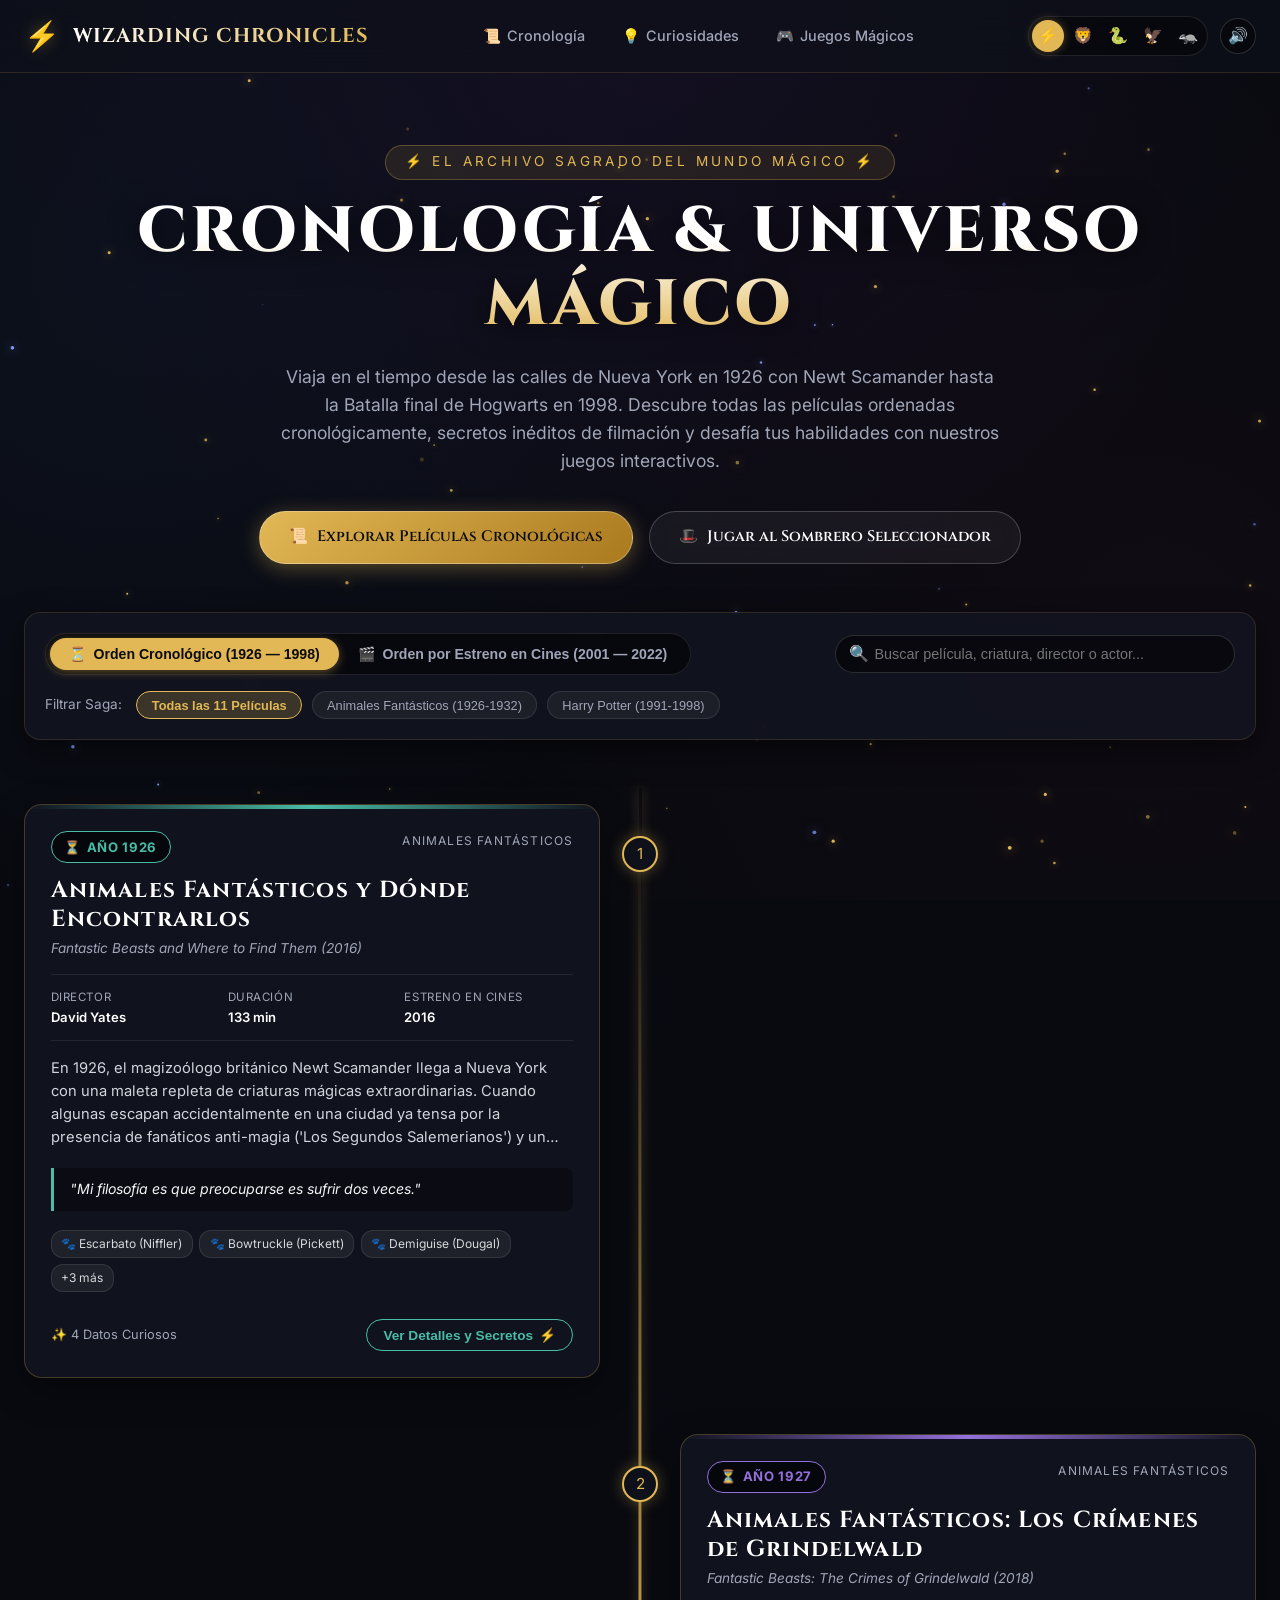
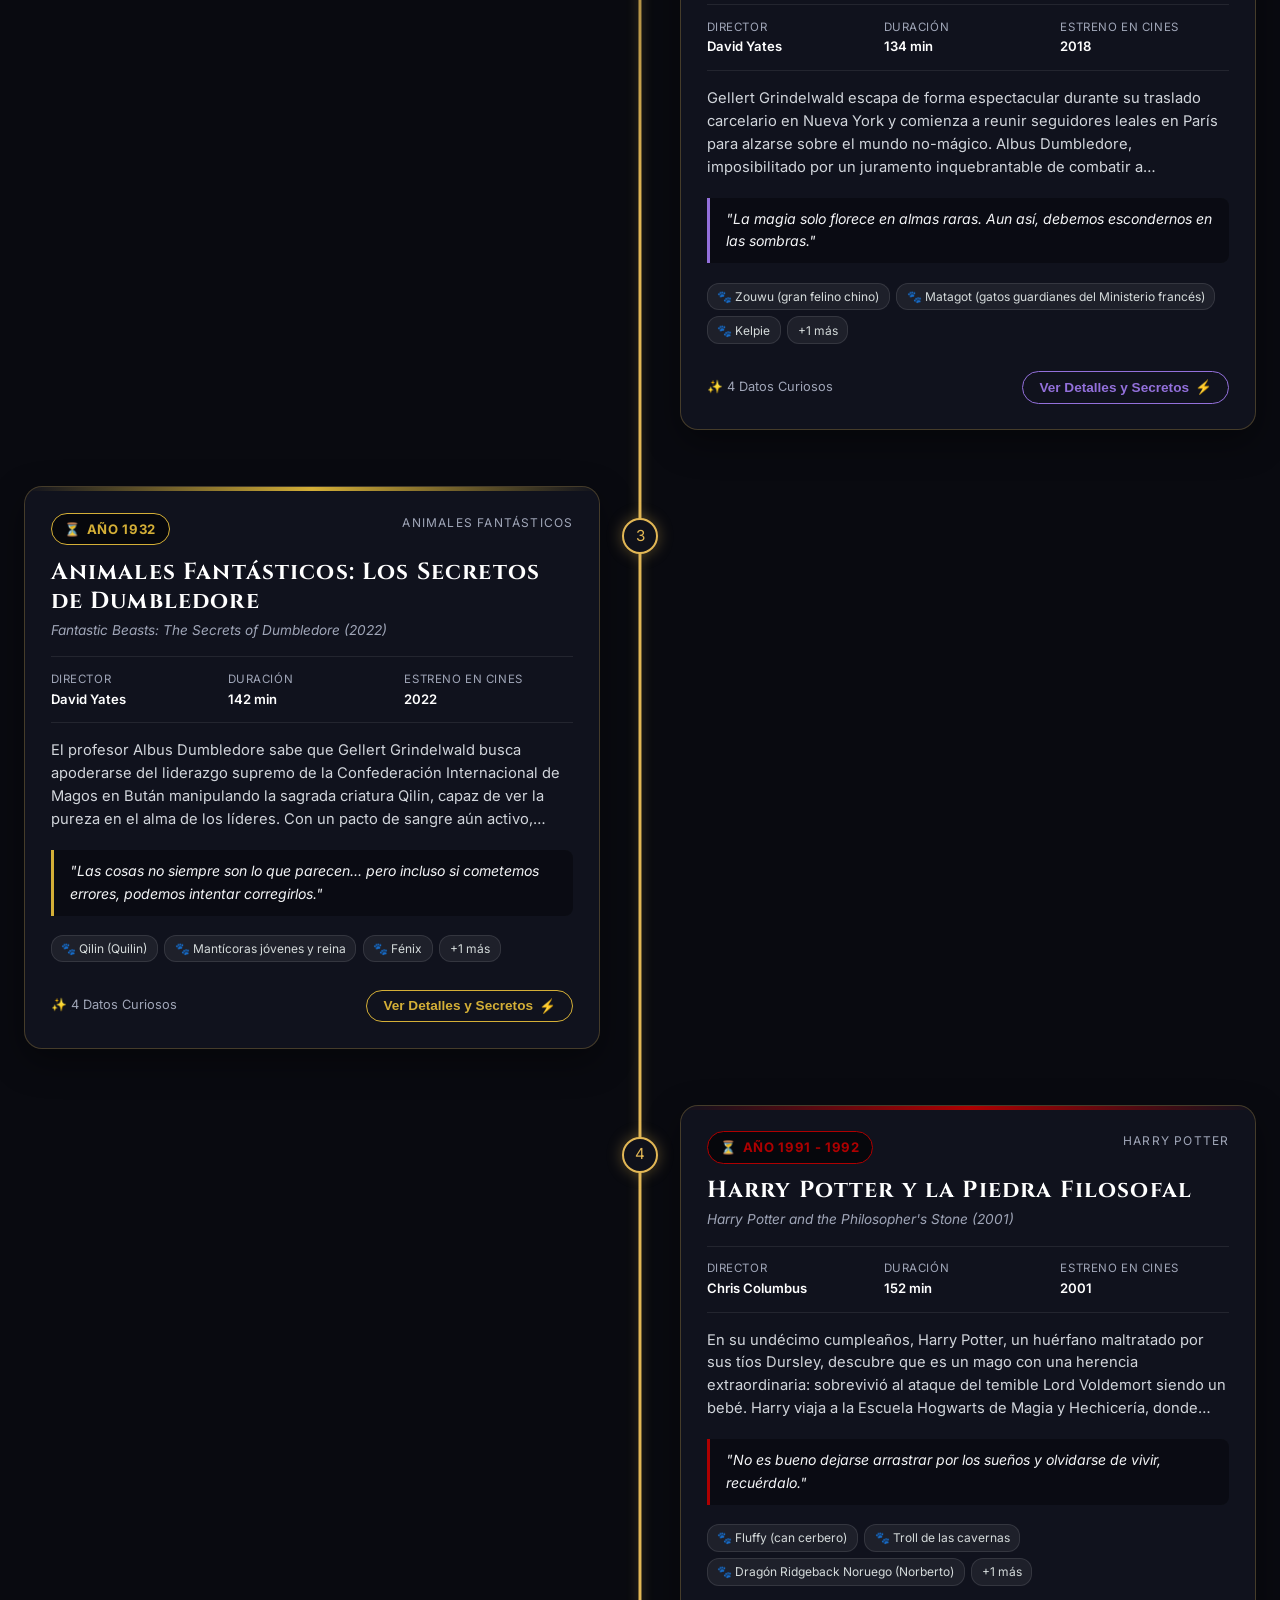
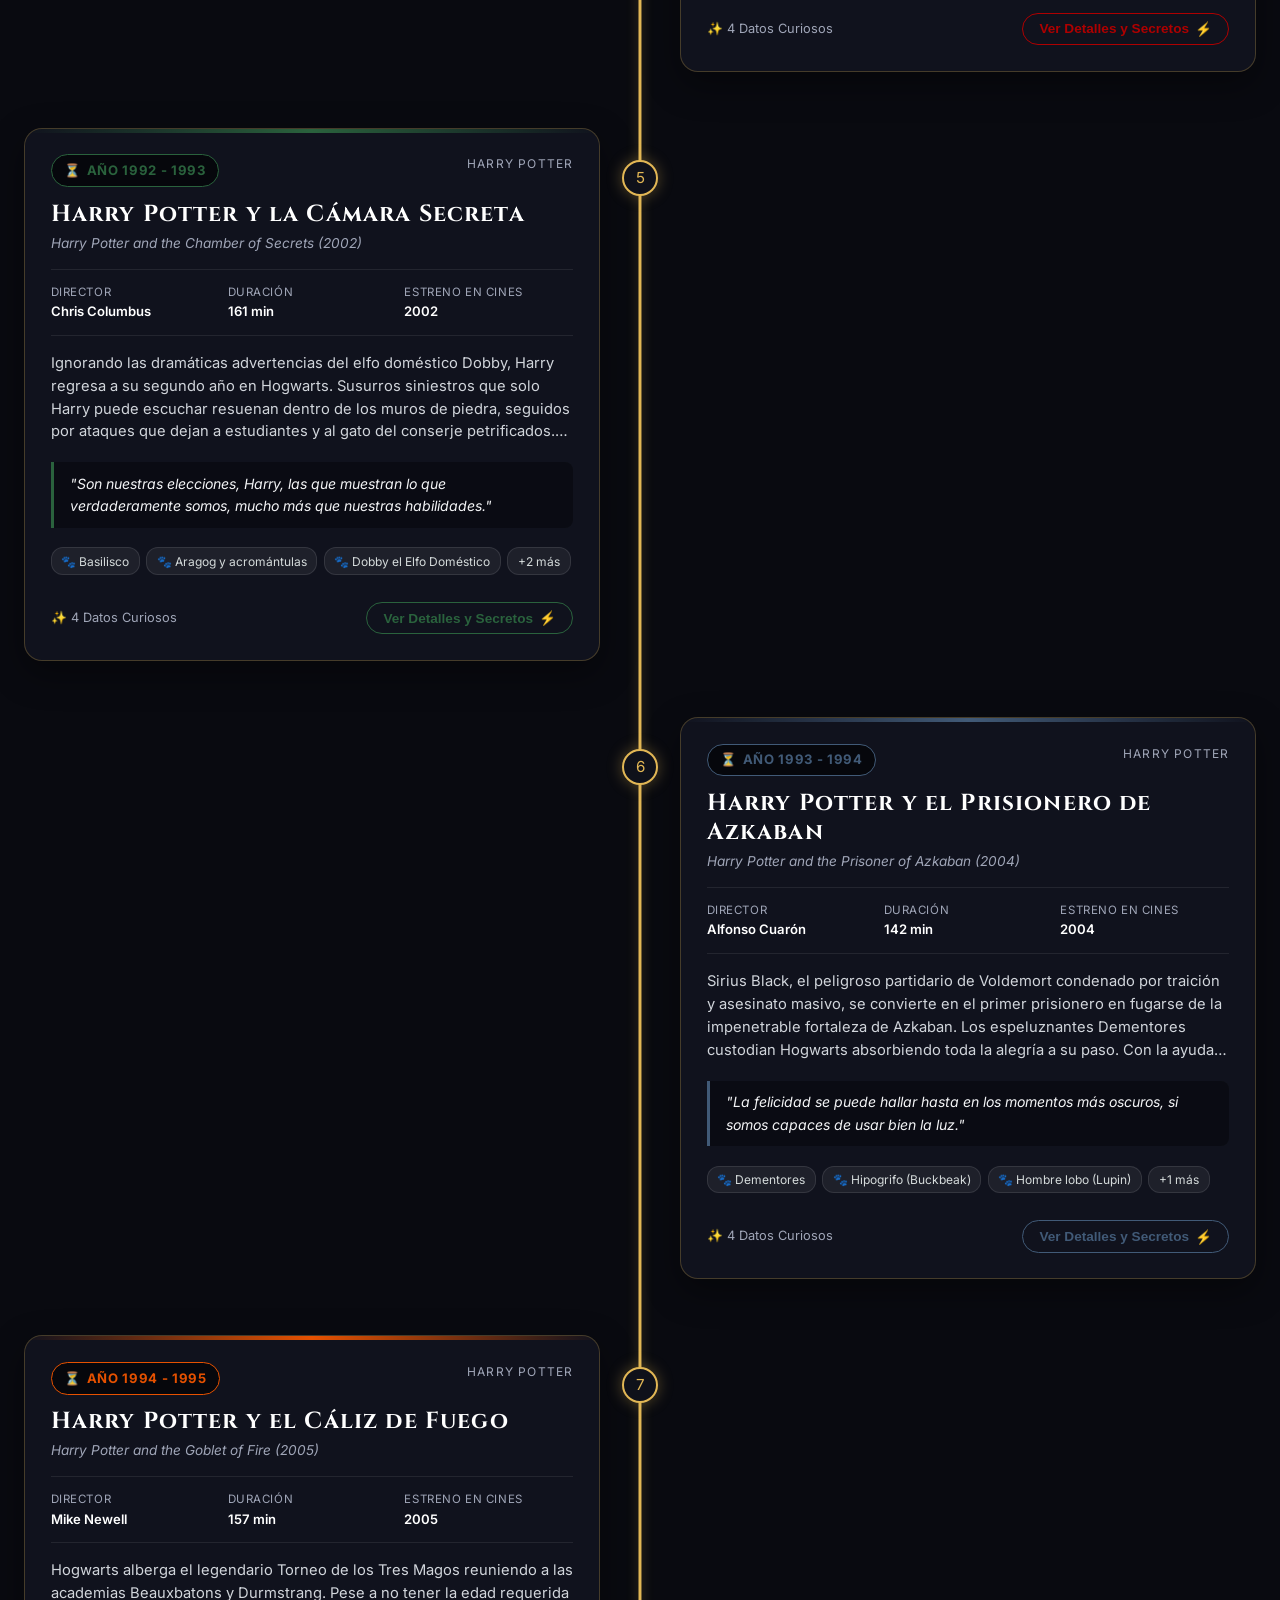
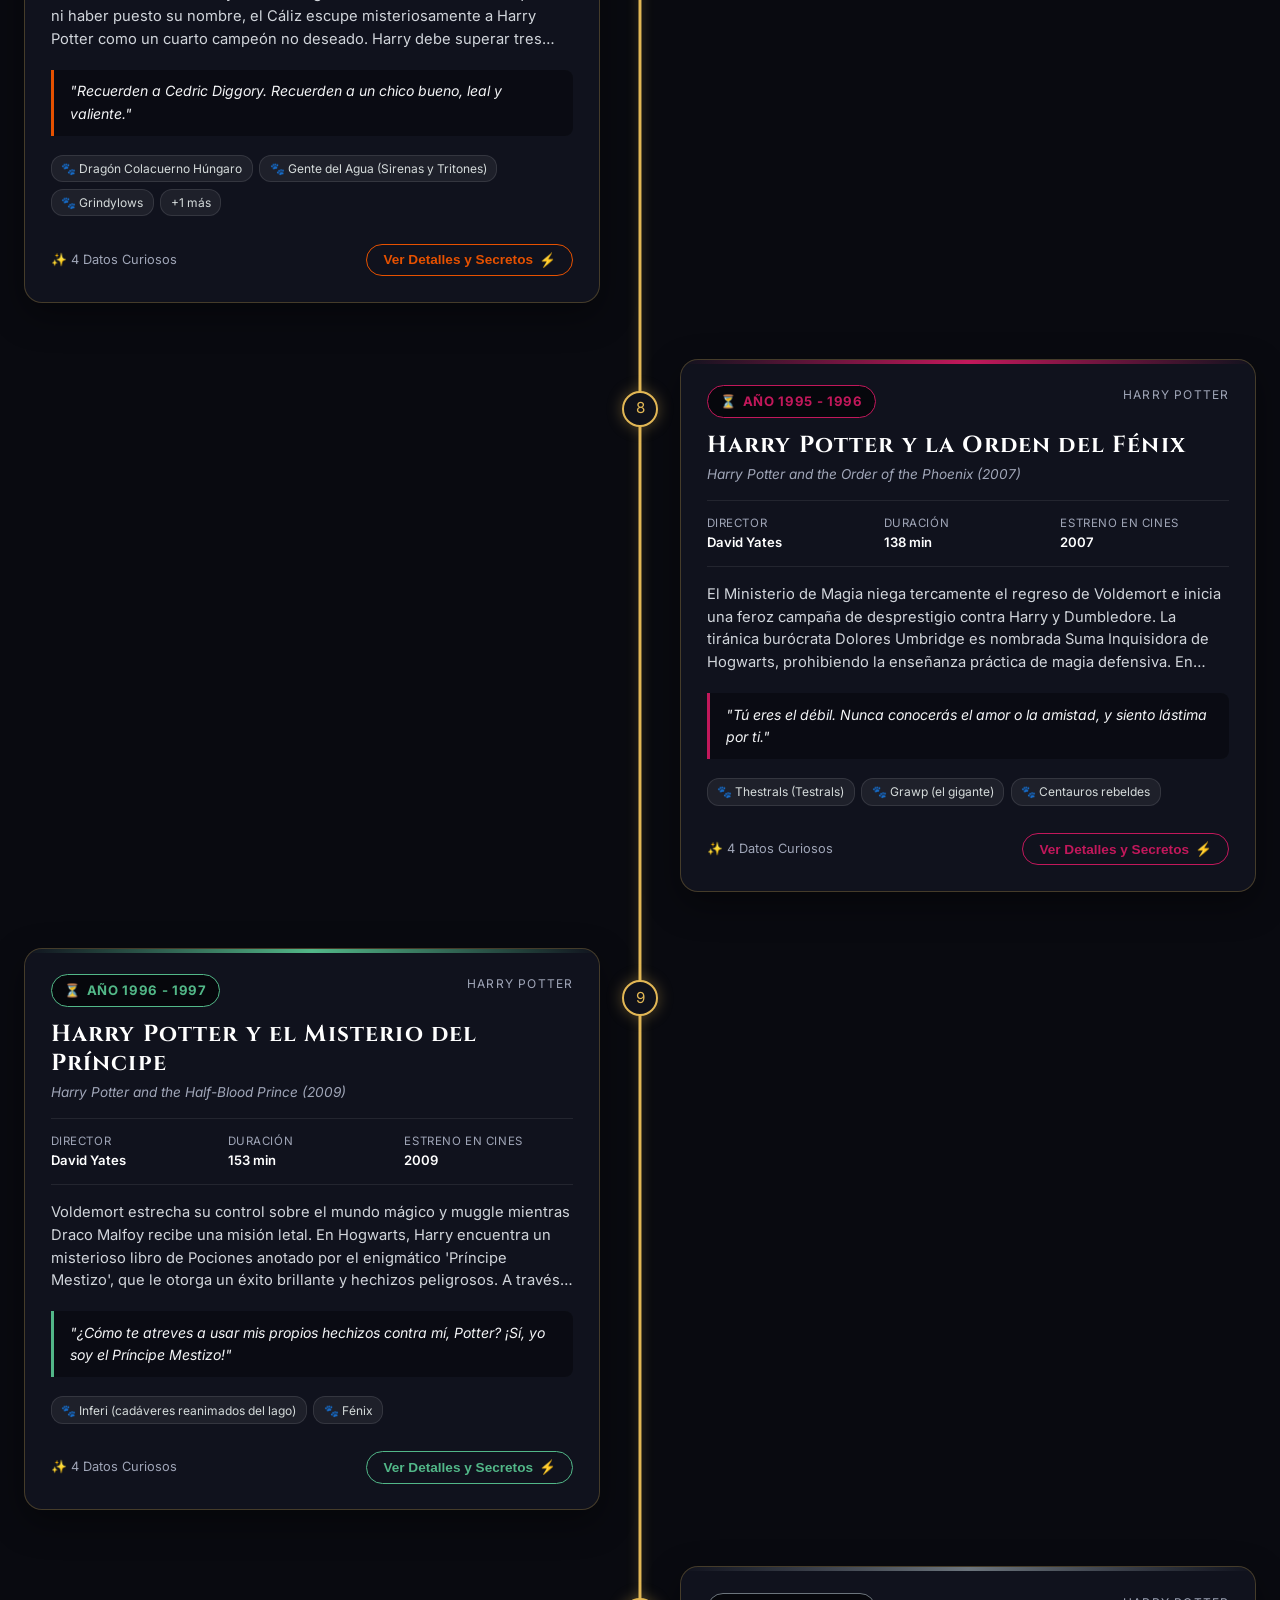
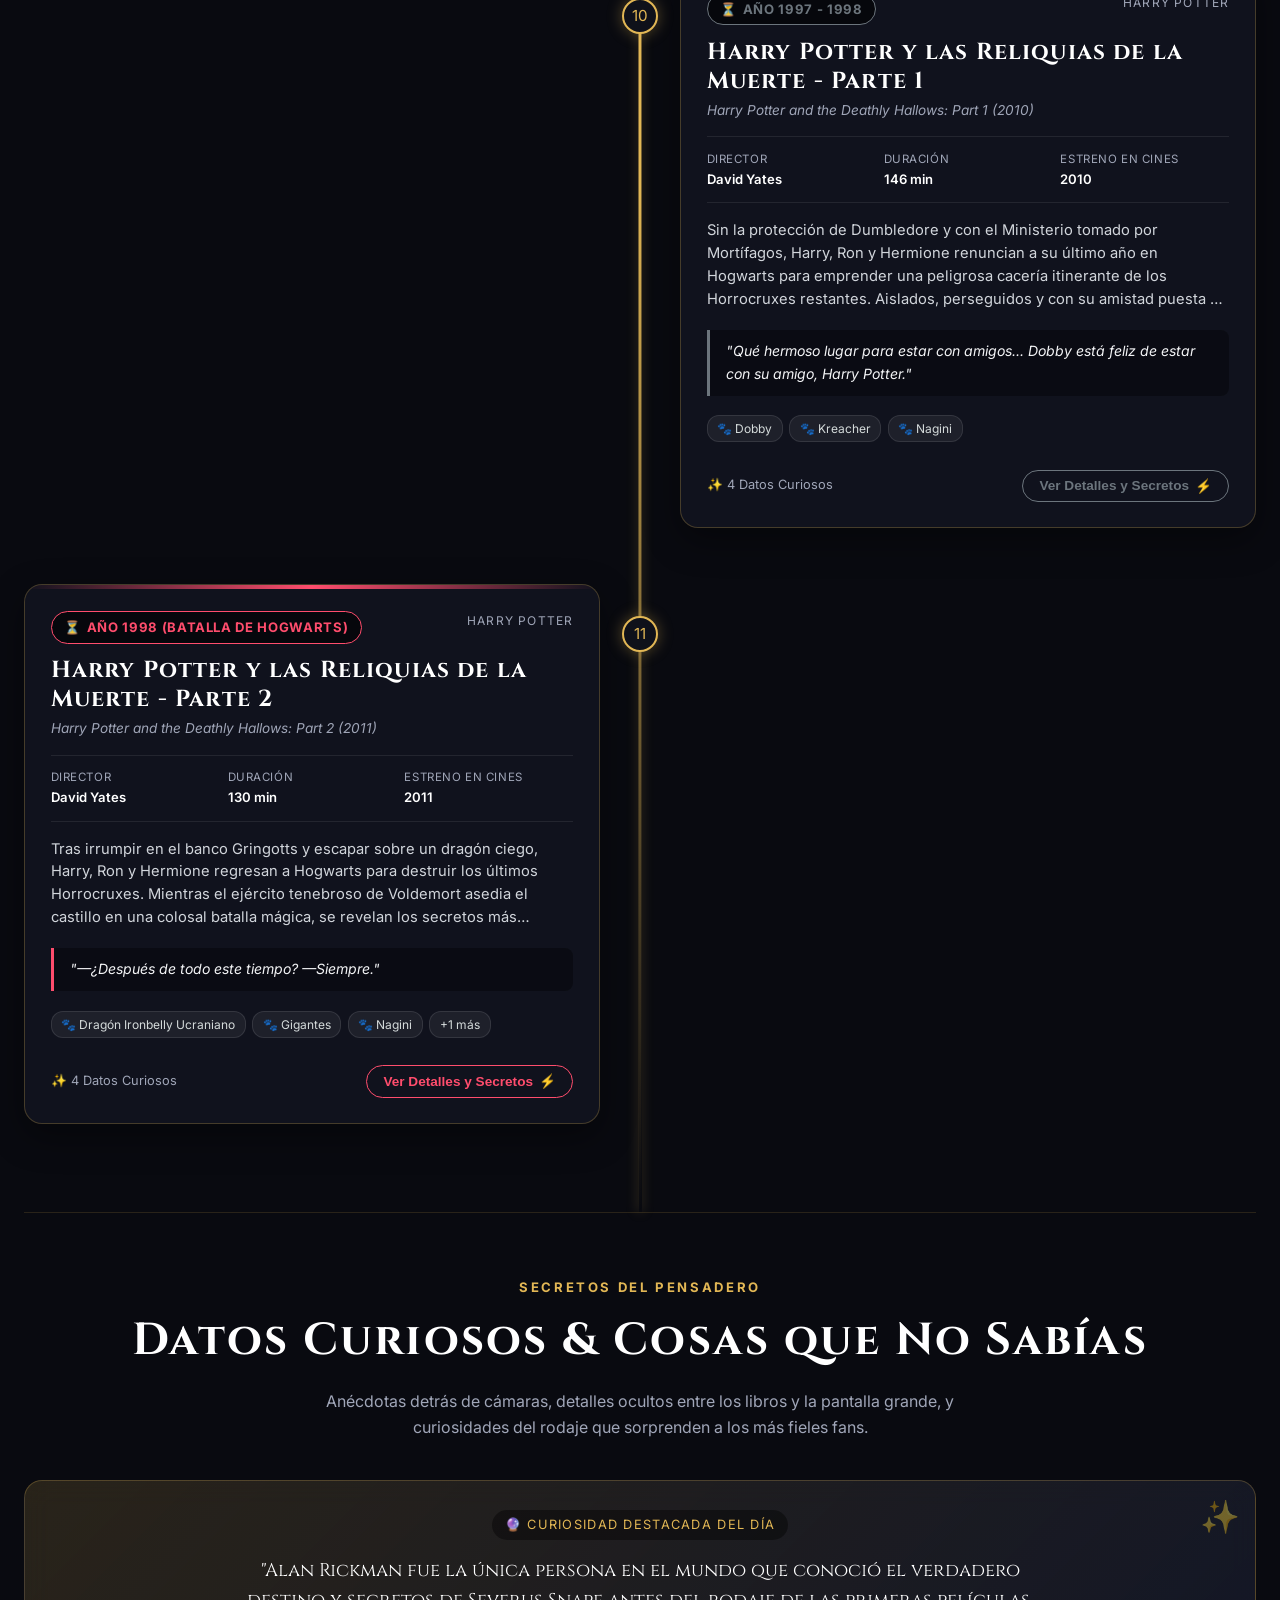
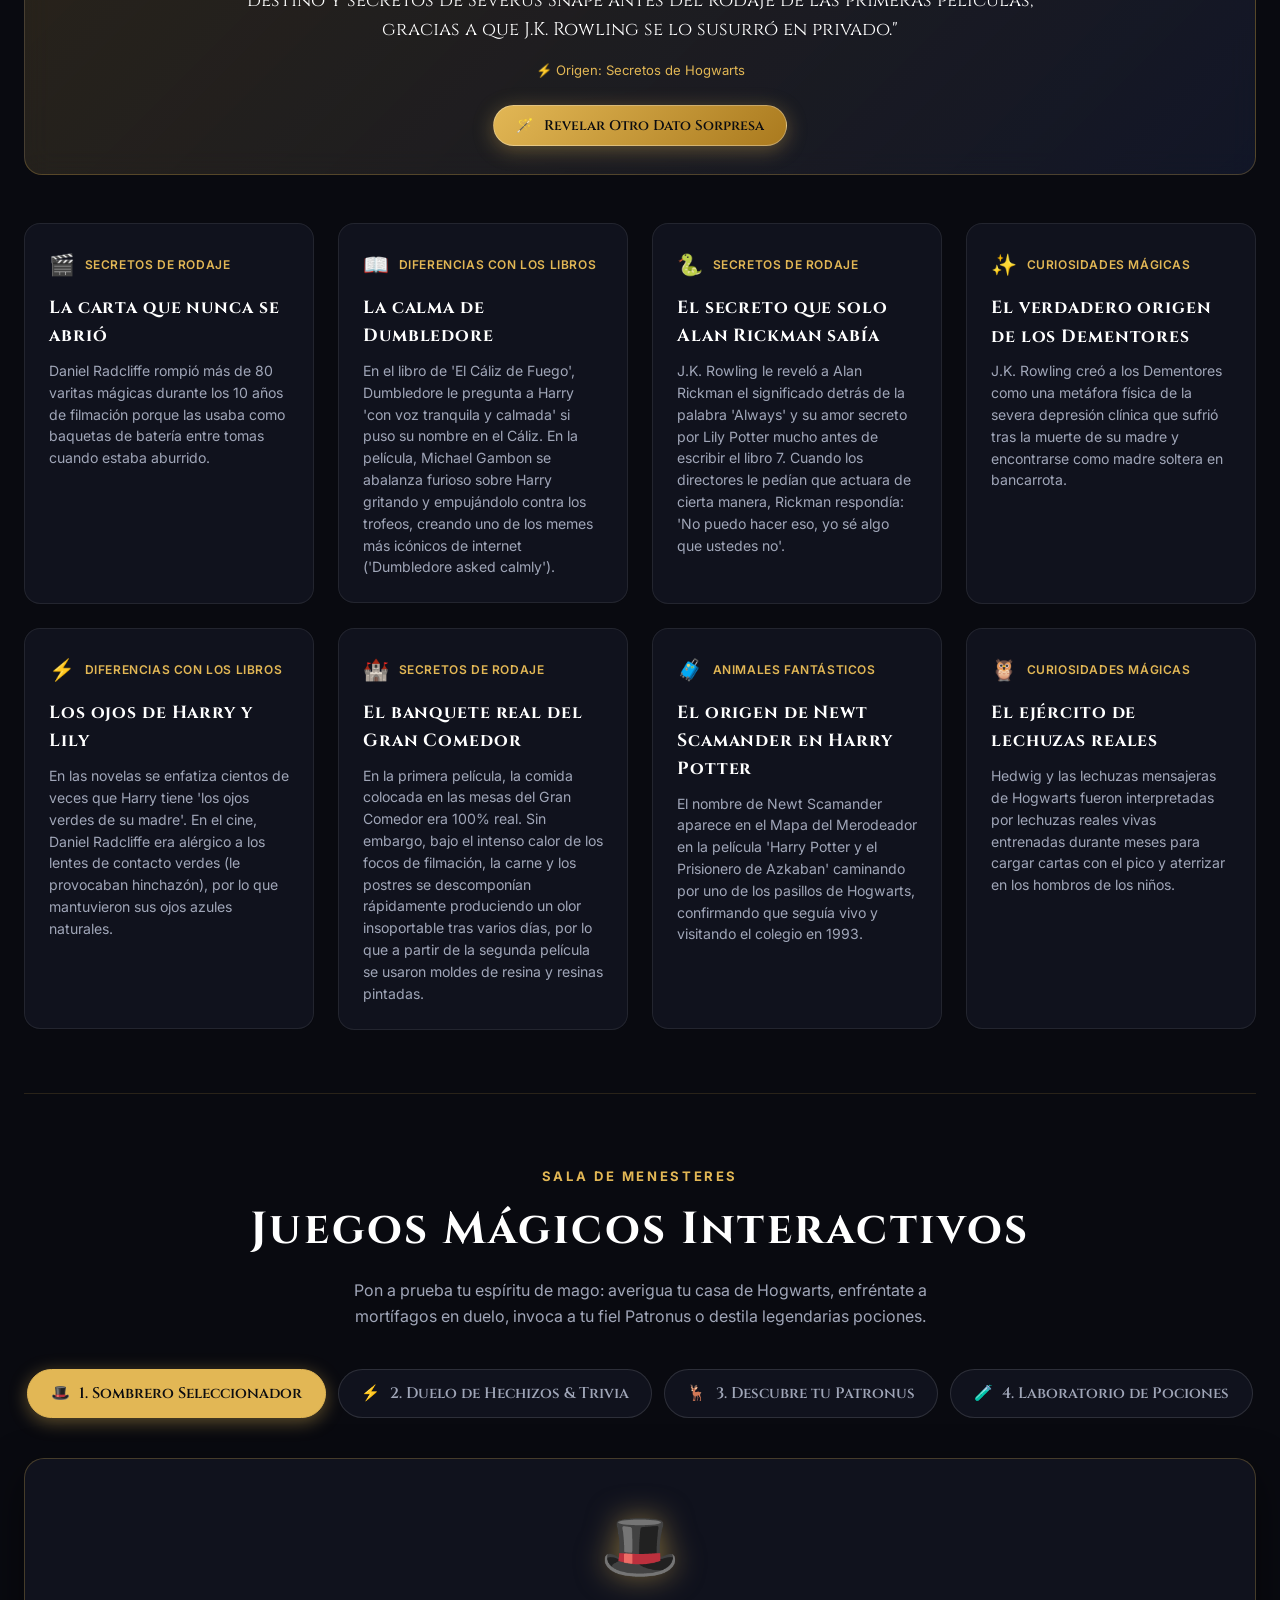
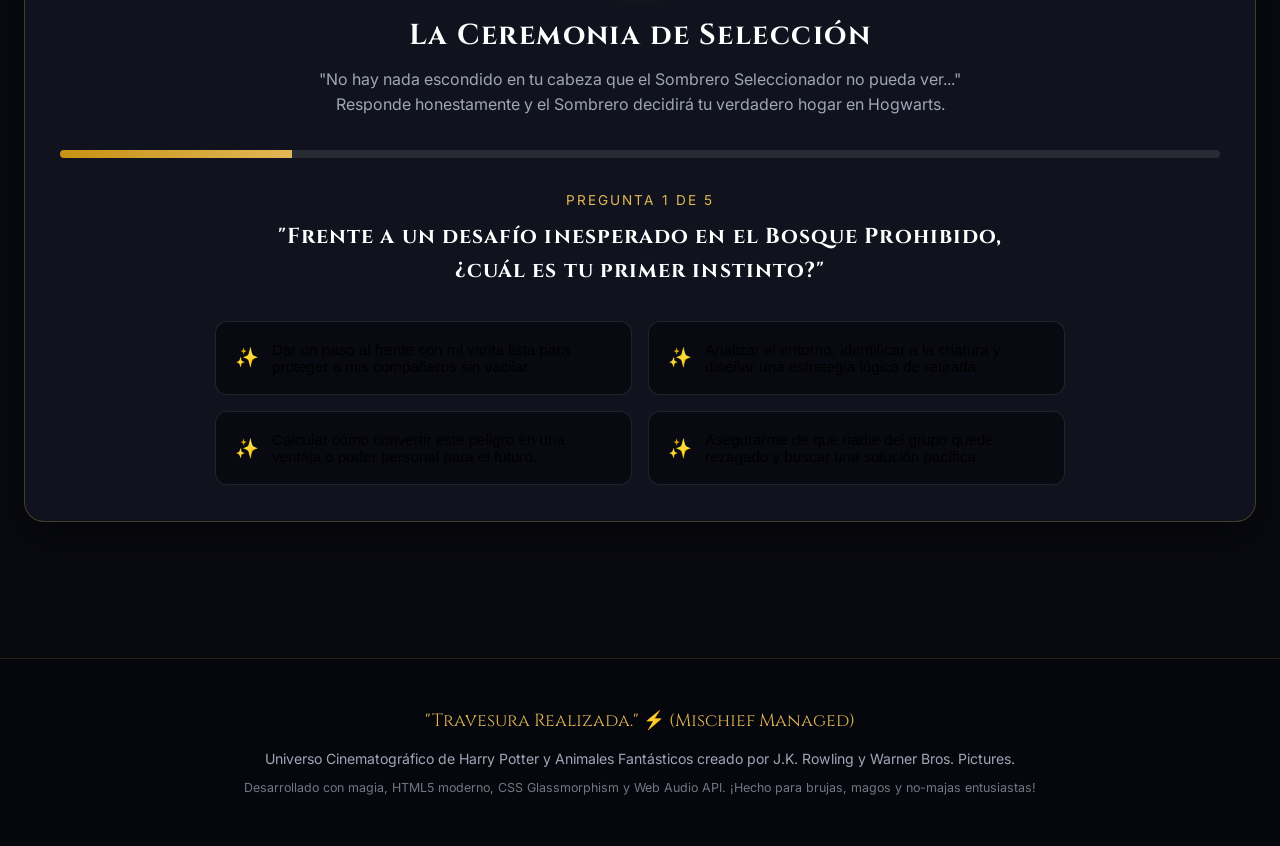
==== index.html @ 357e139c "Rename index.html.html to index.html" ====
<!DOCTYPE>
<html lang="es">
<head>
  <meta charset="UTF-8">
  <meta name="viewport" content="width=device-width, initial-scale=1.0">
  <title>El Mundo Mágico | Cronología de Harry Potter y Animales Fantásticos</title>
  
  <!-- Google Fonts: Fuentes temáticas de Hogwarts y legibilidad moderna -->
  <link rel="preconnect" href="https://fonts.googleapis.com">
  <link rel="preconnect" href="https://fonts.gstatic.com" crossorigin>
  <link href="https://fonts.googleapis.com/css2?family=Cinzel+Decorative:wght@700;900&family=Cinzel:wght@600;700;800&family=Inter:wght@400;500;600;700&display=swap" rel="stylesheet">
  
  <!-- Estilos CSS -->
  <link rel="stylesheet" href="style.css">
  <link rel="icon" href="data:image/svg+xml,<svg xmlns=%22http://www.w3.org/2000/svg%22 viewBox=%220 0 100 100%22><text y=%22.9em%22 font-size=%2290%22>⚡</text></svg>">
</head>
<body>

  <!-- Canvas de estrellas y polvo de hadas luminoso -->
  <canvas id="magic-canvas"></canvas>

  <!-- Barra de Navegación y Encabezado Mágico -->
  <header class="site-header">
    <div class="header-inner">
      <a href="#hero" class="brand">
        <span class="brand-icon">⚡</span>
        <div>
          <span class="brand-title">WIZARDING CHRONICLES</span>
        </div>
      </a>

      <nav class="main-nav">
        <a href="#cronologia" class="nav-link"><span>📜</span> Cronología</a>
        <a href="#curiosidades" class="nav-link"><span>💡</span> Curiosidades</a>
        <a href="#juegos" class="nav-link"><span>🎮</span> Juegos Mágicos</a>
      </nav>

      <div class="header-controls">
        <!-- Selector Rápido de Casas de Hogwarts -->
        <div class="house-selector" title="Elige tu casa de Hogwarts para cambiar el tema">
          <button class="house-btn active" data-house-theme="default" onclick="applyHouseTheme('default')" title="Oro de Hogwarts">⚡</button>
          <button class="house-btn" data-house-theme="gryffindor" onclick="applyHouseTheme('gryffindor')" title="Gryffindor">🦁</button>
          <button class="house-btn" data-house-theme="slytherin" onclick="applyHouseTheme('slytherin')" title="Slytherin">🐍</button>
          <button class="house-btn" data-house-theme="ravenclaw" onclick="applyHouseTheme('ravenclaw')" title="Ravenclaw">🦅</button>
          <button class="house-btn" data-house-theme="hufflepuff" onclick="applyHouseTheme('hufflepuff')" title="Hufflepuff">🦡</button>
        </div>

        <!-- Botón de Audio Mágico -->
        <button id="sound-toggle-btn" class="btn-icon" title="Activar/Silenciar efectos sonoros mágicos">
          🔊
        </button>
      </div>
    </div>
  </header>

  <!-- Contenedor Principal de la Experiencia -->
  <main class="content-container">

    <!-- Sección Hero / Portada -->
    <section id="hero" class="hero-section">
      <span class="hero-subtitle">⚡ El Archivo Sagrado del Mundo Mágico ⚡</span>
      <h1 class="hero-title">CRONOLOGÍA & UNIVERSO MÁGICO</h1>
      <p class="hero-description">
        Viaja en el tiempo desde las calles de Nueva York en 1926 con Newt Scamander hasta la Batalla final de Hogwarts en 1998. Descubre todas las películas ordenadas cronológicamente, secretos inéditos de filmación y desafía tus habilidades con nuestros juegos interactivos.
      </p>
      <div class="hero-actions">
        <a href="#cronologia" class="btn-magic btn-magic-primary">
          <span>📜</span> Explorar Películas Cronológicas
        </a>
        <a href="#juegos" class="btn-magic btn-magic-secondary">
          <span>🎩</span> Jugar al Sombrero Seleccionador
        </a>
      </div>
    </section>

    <!-- Sección de Cronología de Películas -->
    <section id="cronologia" style="scroll-margin-top: 5rem;">
      
      <!-- Barra de Filtros y Modos de Ordenación -->
      <div class="timeline-controls-bar">
        <div class="controls-row-top">
          <!-- Toggle de Orden: Cronológico in-universe vs Año de estreno -->
          <div class="order-toggle-group">
            <button class="toggle-pill active" data-order="chronological">
              <span>⏳</span> Orden Cronológico (1926 — 1998)
            </button>
            <button class="toggle-pill" data-order="release">
              <span>🎬</span> Orden por Estreno en Cines (2001 — 2022)
            </button>
          </div>

          <!-- Buscador en tiempo real -->
          <div class="search-box-wrapper">
            <span class="search-icon">🔍</span>
            <input 
              type="text" 
              id="search-movie-input" 
              class="search-input" 
              placeholder="Buscar película, criatura, director o actor..."
            >
          </div>
        </div>

        <!-- Chips de Filtro por Saga -->
        <div class="filter-tags-row">
          <span style="font-size: 0.85rem; color: var(--text-muted); margin-right: 0.3rem;">Filtrar Saga:</span>
          <button class="filter-chip active" data-saga="all">Todas las 11 Películas</button>
          <button class="filter-chip" data-saga="fantastic-beasts">Animales Fantásticos (1926-1932)</button>
          <button class="filter-chip" data-saga="harry-potter">Harry Potter (1991-1998)</button>
        </div>
      </div>

      <!-- Contenedor dinámico de la línea de tiempo -->
      <div id="timeline-container">
        <!-- Generado dinámicamente con JavaScript desde data.js -->
      </div>
    </section>

    <!-- Sección de Curiosidades y Datos Interesantes -->
    <section id="curiosidades" class="trivia-section" style="scroll-margin-top: 5rem;">
      <div class="section-header">
        <span class="section-tag">Secretos del Pensadero</span>
        <h2 class="section-title">Datos Curiosos & Cosas que No Sabías</h2>
        <p class="section-desc">
          Anécdotas detrás de cámaras, detalles ocultos entre los libros y la pantalla grande, y curiosidades del rodaje que sorprenden a los más fieles fans.
        </p>
      </div>

      <!-- Banner de Dato Aleatorio con botón de hechizo -->
      <div class="random-fact-banner">
        <span class="fact-sparkles">✨</span>
        <span class="fact-title-badge">🔮 Curiosidad Destacada del Día</span>
        <p id="random-fact-text" class="fact-text">
          "Alan Rickman fue la única persona en el mundo que conoció el verdadero destino y secretos de Severus Snape antes del rodaje de las primeras películas, gracias a que J.K. Rowling se lo susurró en privado."
        </p>
        <span id="random-fact-source" style="font-size: 0.82rem; color: var(--primary-gold);">
          ⚡ Origen: Secretos de Hogwarts
        </span>
        <button class="btn-magic btn-magic-primary" onclick="showRandomFact()" style="margin-top: 0.5rem; font-size: 0.88rem; padding: 0.6rem 1.4rem;">
          <span>🪄</span> Revelar Otro Dato Sorpresa
        </button>
      </div>

      <!-- Grid de tarjetas de trivia por categorías -->
      <div id="trivia-grid-container" class="trivia-grid">
        <!-- Renderizado dinámicamente por script.js -->
      </div>
    </section>

    <!-- Sección de Juegos Interactivos (Games Hub) -->
    <section id="juegos" class="games-section" style="scroll-margin-top: 5rem;">
      <div class="section-header">
        <span class="section-tag">Sala de Menesteres</span>
        <h2 class="section-title">Juegos Mágicos Interactivos</h2>
        <p class="section-desc">
          Pon a prueba tu espíritu de mago: averigua tu casa de Hogwarts, enfréntate a mortífagos en duelo, invoca a tu fiel Patronus o destila legendarias pociones.
        </p>
      </div>

      <!-- Selector de Juegos -->
      <div class="games-nav">
        <button class="game-tab-btn active" data-game="sorting" onclick="switchGameTab('sorting')">
          <span>🎩</span> 1. Sombrero Seleccionador
        </button>
        <button class="game-tab-btn" data-game="duel" onclick="switchGameTab('duel')">
          <span>⚡</span> 2. Duelo de Hechizos & Trivia
        </button>
        <button class="game-tab-btn" data-game="patronus" onclick="switchGameTab('patronus')">
          <span>🦌</span> 3. Descubre tu Patronus
        </button>
        <button class="game-tab-btn" data-game="potions" onclick="switchGameTab('potions')">
          <span>🧪</span> 4. Laboratorio de Pociones
        </button>
      </div>

      <!-- PANEL 1: Sombrero Seleccionador -->
      <div id="game-panel-sorting" class="game-container active">
        <div class="hat-game-intro">
          <div class="hat-icon-large">🎩</div>
          <h3 style="font-family: var(--font-serif); font-size: 1.8rem; margin-bottom: 0.5rem;">
            La Ceremonia de Selección
          </h3>
          <p style="color: var(--text-muted); margin-bottom: 2rem;">
            "No hay nada escondido en tu cabeza que el Sombrero Seleccionador no pueda ver..." Responde honestamente y el Sombrero decidirá tu verdadero hogar en Hogwarts.
          </p>
        </div>
        
        <div id="sorting-game-content">
          <!-- Renderizado por script.js -->
        </div>
      </div>

      <!-- PANEL 2: Duelo de Hechizos & Trivia -->
      <div id="game-panel-duel" class="game-container">
        <div style="text-align: center; margin-bottom: 1.5rem;">
          <h3 style="font-family: var(--font-serif); font-size: 1.8rem; margin-bottom: 0.3rem;">
            ⚔️ Club de Duelo Mágico
          </h3>
          <p style="color: var(--text-muted); font-size: 0.95rem;">
            Responde con el encantamiento o saber exacto para lanzar un hechizo y reducir la energía vital del mortífago antes de que él rompa tu escudo.
          </p>
        </div>

        <div id="duel-game-content">
          <!-- Renderizado por script.js -->
        </div>
      </div>

      <!-- PANEL 3: Descubre tu Patronus -->
      <div id="game-panel-patronus" class="game-container">
        <div class="patronus-game-wrap">
          <h3 style="font-family: var(--font-serif); font-size: 1.8rem; margin-bottom: 0.3rem;">
            ✨ El Encantamiento Patronus
          </h3>
          <p style="color: var(--text-muted); font-size: 0.95rem;">
            El encantamiento defensivo más avanzado y puro contra las sombras. Cierra los ojos, concéntrate en tu memoria más luminosa y haz clic para conjurar.
          </p>

          <div id="patronus-orb" class="patronus-orb-glow">
            🦌
          </div>

          <button id="patronus-cast-btn" class="btn-magic btn-magic-primary" onclick="invokePatronus()" style="font-size: 1rem; padding: 0.8rem 2rem;">
            🪄 ¡Expecto Patronum!
          </button>

          <div id="patronus-result" class="patronus-result-card">
            <!-- Revelado dinámicamente con animación -->
          </div>
        </div>
      </div>

      <!-- PANEL 4: Laboratorio de Pociones -->
      <div id="game-panel-potions" class="game-container">
        <div class="potions-lab">
          <div style="text-align: center; margin-bottom: 1.5rem;">
            <h3 style="font-family: var(--font-serif); font-size: 1.8rem; margin-bottom: 0.3rem;">
              🧪 Las Mazmorras de Pociones
            </h3>
            <p style="color: var(--text-muted); font-size: 0.95rem;">
              "Puedo enseñarles a embotellar la fama, destilar la gloria y hasta ponerle una traba a la muerte..." Elige una receta y prepara la mezcla siguiendo los pasos al pie de la letra.
            </p>
          </div>

          <!-- Selector de Recetas -->
          <div style="display: flex; justify-content: center; gap: 0.6rem; flex-wrap: wrap; margin-bottom: 1.5rem;">
            <button class="filter-chip active" onclick="selectPotionRecipe('felix-felicis')">✨ Felix Felicis</button>
            <button class="filter-chip" onclick="selectPotionRecipe('polijugos')">🧪 Poción Multijugos</button>
            <button class="filter-chip" onclick="selectPotionRecipe('amortentia')">💖 Amortentia</button>
          </div>

          <!-- Caldero visual y estado -->
          <div class="cauldron-stage">
            <h4 id="potion-recipe-name" style="font-family: var(--font-serif); color: var(--primary-gold); margin-bottom: 0.8rem;">
              Felix Felicis (Avanzado)
            </h4>
            
            <div class="cauldron-graphic">
              <div id="cauldron-liquid" class="cauldron-liquid"></div>
              <div class="cauldron-bubbles">🫧 🫧</div>
            </div>

            <div id="potion-step-text" style="margin-top: 1.2rem; font-size: 1rem; text-align: center; max-width: 650px; background: rgba(0,0,0,0.4); padding: 0.8rem 1.4rem; border-radius: 10px; border: 1px solid rgba(255,255,255,0.1);">
              <!-- Instrucción actual -->
            </div>
          </div>

          <!-- Estante de Ingredientes y Acciones -->
          <div style="margin-top: 2rem;">
            <span style="font-size: 0.8rem; text-transform: uppercase; color: var(--primary-gold); letter-spacing: 0.1em; display: block; text-align: center;">
              Estante de Ingredientes y Manipulación de Varita
            </span>
            <div class="potions-controls">
              <button class="potion-action-btn" onclick="performPotionAction('ingredient', 'rocio-luna')">
                <span class="btn-emoji">💧</span>
                <span>Rocío de Luna</span>
              </button>
              <button class="potion-action-btn" onclick="performPotionAction('ingredient', 'huevo-ashwinder')">
                <span class="btn-emoji">🥚</span>
                <span>Huevo de Ashwinder</span>
              </button>
              <button class="potion-action-btn" onclick="performPotionAction('ingredient', 'crisopos')">
                <span class="btn-emoji">🪲</span>
                <span>Crisopos Fermentados</span>
              </button>
              <button class="potion-action-btn" onclick="performPotionAction('ingredient', 'piel-serpiente')">
                <span class="btn-emoji">🐍</span>
                <span>Piel de Boomslang</span>
              </button>
              <button class="potion-action-btn" onclick="performPotionAction('ingredient', 'cabello')">
                <span class="btn-emoji">💇</span>
                <span>Muestra de Cabello</span>
              </button>
              <button class="potion-action-btn" onclick="performPotionAction('ingredient', 'petalos-rosa')">
                <span class="btn-emoji">🌹</span>
                <span>Pétalos Nocturnos</span>
              </button>
              <button class="potion-action-btn" onclick="performPotionAction('ingredient', 'polvo-perla')">
                <span class="btn-emoji">⚪</span>
                <span>Polvo de Perla</span>
              </button>
              <button class="potion-action-btn" onclick="performPotionAction('action', 'remover-horario')">
                <span class="btn-emoji">🔄</span>
                <span>Remover Horario</span>
              </button>
              <button class="potion-action-btn" onclick="performPotionAction('action', 'remover-antihorario')">
                <span class="btn-emoji">🔃</span>
                <span>Remover Antihorario</span>
              </button>
              <button class="potion-action-btn" onclick="performPotionAction('action', 'reposar')">
                <span class="btn-emoji">⏳</span>
                <span>Dejar Reposar</span>
              </button>
            </div>
          </div>
        </div>
      </div>

    </section>

  </main>

  <!-- Modal Inmersivo de Detalles de Película -->
  <div id="movie-modal" class="magic-modal-backdrop">
    <div class="magic-modal">
      <button class="modal-close-btn" onclick="closeMovieModal()" title="Cerrar ventana">✕</button>
      <div id="modal-body-content">
        <!-- Renderizado dinámicamente con JavaScript -->
      </div>
    </div>
  </div>

  <!-- Toast de Notificaciones Mágicas -->
  <div id="magic-toast">⚡ Notificación mágica</div>

  <!-- Pie de Página -->
  <footer class="site-footer">
    <p class="footer-quote">"Travesura Realizada." ⚡ (Mischief Managed)</p>
    <p style="margin-bottom: 0.5rem;">
      Universo Cinematográfico de Harry Potter y Animales Fantásticos creado por J.K. Rowling y Warner Bros. Pictures.
    </p>
    <p style="font-size: 0.78rem; opacity: 0.7;">
      Desarrollado con magia, HTML5 moderno, CSS Glassmorphism y Web Audio API. ¡Hecho para brujas, magos y no-majas entusiastas!
    </p>
  </footer>

  <!-- Scripts: Primero los datos, luego la lógica interactiva -->
  <script src="data.js"></script>
  <script src="script.js"></script>
</body>
</html>
---- style.css ----
/* ==========================================================================
   WIZARDING WORLD CHRONOLOGY & INTERACTIVE HUB - ESTILOS
   ========================================================================== */

:root {
  --primary-gold: #e2b755;
  --secondary-gold: #c69214;
  --dark-bg: #090a10;
  --card-bg: rgba(18, 20, 32, 0.85);
  --card-border: rgba(226, 183, 85, 0.25);
  --card-hover-border: rgba(226, 183, 85, 0.7);
  --text-main: #f0f2f5;
  --text-muted: #a0a6b8;
  --accent-color: #e2b755;
  --accent-glow: rgba(226, 183, 85, 0.35);
  --font-serif: 'Cinzel', Georgia, serif;
  --font-decorative: 'Cinzel Decorative', Georgia, serif;
  --font-sans: 'Inter', -apple-system, BlinkMacSystemFont, 'Segoe UI', Roboto, sans-serif;
  --transition-smooth: all 0.3s cubic-bezier(0.25, 0.8, 0.25, 1);
  --glass-bg: rgba(14, 16, 26, 0.75);
  --glass-border: 1px solid rgba(226, 183, 85, 0.15);
}

/* Temas de las Casas de Hogwarts */
body[data-house="gryffindor"] {
  --accent-color: #d32f2f;
  --accent-glow: rgba(211, 47, 47, 0.45);
  --card-border: rgba(211, 47, 47, 0.35);
  --card-hover-border: #f59e0b;
}

body[data-house="slytherin"] {
  --accent-color: #10b981;
  --accent-glow: rgba(16, 185, 129, 0.45);
  --card-border: rgba(16, 185, 129, 0.35);
  --card-hover-border: #34d399;
}

body[data-house="ravenclaw"] {
  --accent-color: #38bdf8;
  --accent-glow: rgba(56, 189, 248, 0.45);
  --card-border: rgba(56, 189, 248, 0.35);
  --card-hover-border: #93c5fd;
}

body[data-house="hufflepuff"] {
  --accent-color: #fbbf24;
  --accent-glow: rgba(251, 191, 36, 0.45);
  --card-border: rgba(251, 191, 36, 0.35);
  --card-hover-border: #fef08a;
}

/* Reset y Base */
* {
  box-sizing: border-box;
  margin: 0;
  padding: 0;
}

html {
  scroll-behavior: smooth;
}

body {
  background-color: var(--dark-bg);
  color: var(--text-main);
  font-family: var(--font-sans);
  line-height: 1.6;
  min-height: 100vh;
  overflow-x: hidden;
  position: relative;
  background-image: 
    radial-gradient(circle at 50% 0%, rgba(30, 20, 50, 0.5) 0%, transparent 60%),
    radial-gradient(circle at 10% 30%, rgba(20, 35, 60, 0.3) 0%, transparent 50%),
    radial-gradient(circle at 90% 70%, rgba(30, 15, 25, 0.3) 0%, transparent 50%);
  background-attachment: fixed;
}

/* Canvas de estrellas y magia de fondo */
#magic-canvas {
  position: fixed;
  top: 0;
  left: 0;
  width: 100%;
  height: 100%;
  pointer-events: none;
  z-index: 0;
}

.content-container {
  position: relative;
  z-index: 1;
  max-width: 1280px;
  margin: 0 auto;
  padding: 0 1.5rem 4rem 1.5rem;
}

/* Tipografía */
h1, h2, h3, h4, .brand-title, .section-title {
  font-family: var(--font-serif);
  letter-spacing: 0.05em;
  color: #fff;
}

.font-decorative {
  font-family: var(--font-decorative);
}

/* Header & Barra Superior */
.site-header {
  position: sticky;
  top: 0;
  z-index: 100;
  backdrop-filter: blur(16px);
  -webkit-backdrop-filter: blur(16px);
  background: var(--glass-bg);
  border-bottom: var(--glass-border);
  transition: var(--transition-smooth);
}

.header-inner {
  max-width: 1280px;
  margin: 0 auto;
  padding: 0.8rem 1.5rem;
  display: flex;
  align-items: center;
  justify-content: space-between;
  flex-wrap: wrap;
  gap: 1rem;
}

.brand {
  display: flex;
  align-items: center;
  gap: 0.8rem;
  text-decoration: none;
  color: var(--primary-gold);
}

.brand-icon {
  font-size: 1.8rem;
  filter: drop-shadow(0 0 8px var(--accent-glow));
  animation: floatWand 3s ease-in-out infinite alternate;
}

@keyframes floatWand {
  0% { transform: translateY(0) rotate(0deg); }
  100% { transform: translateY(-3px) rotate(6deg); }
}

.brand-title {
  font-size: 1.25rem;
  font-weight: 700;
  background: linear-gradient(135deg, #fff 0%, var(--primary-gold) 100%);
  -webkit-background-clip: text;
  -webkit-text-fill-color: transparent;
}

.main-nav {
  display: flex;
  align-items: center;
  gap: 0.5rem;
  flex-wrap: wrap;
}

.nav-link {
  color: var(--text-muted);
  text-decoration: none;
  padding: 0.5rem 0.9rem;
  border-radius: 8px;
  font-size: 0.9rem;
  font-weight: 500;
  transition: var(--transition-smooth);
  display: inline-flex;
  align-items: center;
  gap: 0.4rem;
}

.nav-link:hover, .nav-link.active {
  color: #fff;
  background: rgba(226, 183, 85, 0.15);
  border-color: var(--card-border);
}

.header-controls {
  display: flex;
  align-items: center;
  gap: 0.75rem;
}

/* Selector de Casas */
.house-selector {
  display: flex;
  background: rgba(0, 0, 0, 0.4);
  border: 1px solid rgba(255, 255, 255, 0.1);
  border-radius: 30px;
  padding: 3px;
  gap: 3px;
}

.house-btn {
  background: transparent;
  border: none;
  color: var(--text-muted);
  width: 32px;
  height: 32px;
  border-radius: 50%;
  cursor: pointer;
  display: flex;
  align-items: center;
  justify-content: center;
  font-size: 1rem;
  transition: var(--transition-smooth);
  position: relative;
}

.house-btn:hover {
  transform: scale(1.15);
}

.house-btn.active {
  background: var(--accent-color);
  color: #fff;
  box-shadow: 0 0 10px var(--accent-glow);
}

.btn-icon {
  background: rgba(0, 0, 0, 0.4);
  border: 1px solid rgba(255, 255, 255, 0.15);
  color: var(--primary-gold);
  width: 36px;
  height: 36px;
  border-radius: 50%;
  display: inline-flex;
  align-items: center;
  justify-content: center;
  cursor: pointer;
  transition: var(--transition-smooth);
  font-size: 1rem;
}

.btn-icon:hover {
  border-color: var(--primary-gold);
  box-shadow: 0 0 8px var(--accent-glow);
  transform: scale(1.05);
}

/* Hero Section */
.hero-section {
  text-align: center;
  padding: 4.5rem 1rem 3rem 1rem;
  position: relative;
}

.hero-subtitle {
  display: inline-block;
  font-size: 0.85rem;
  text-transform: uppercase;
  letter-spacing: 0.25em;
  color: var(--primary-gold);
  margin-bottom: 1rem;
  padding: 0.35rem 1.2rem;
  background: rgba(226, 183, 85, 0.1);
  border: 1px solid rgba(226, 183, 85, 0.3);
  border-radius: 30px;
}

.hero-title {
  font-size: clamp(2.2rem, 5vw, 4rem);
  font-weight: 800;
  line-height: 1.15;
  margin-bottom: 1.25rem;
  background: linear-gradient(180deg, #ffffff 30%, #e2b755 100%);
  -webkit-background-clip: text;
  -webkit-text-fill-color: transparent;
  filter: drop-shadow(0 4px 15px rgba(0,0,0,0.7));
}

.hero-description {
  max-width: 720px;
  margin: 0 auto 2.2rem auto;
  font-size: 1.1rem;
  color: var(--text-muted);
}

.hero-actions {
  display: flex;
  justify-content: center;
  gap: 1rem;
  flex-wrap: wrap;
}

.btn-magic {
  display: inline-flex;
  align-items: center;
  gap: 0.6rem;
  padding: 0.85rem 1.8rem;
  border-radius: 30px;
  font-family: var(--font-serif);
  font-size: 0.95rem;
  font-weight: 600;
  text-decoration: none;
  cursor: pointer;
  transition: var(--transition-smooth);
}

.btn-magic-primary {
  background: linear-gradient(135deg, #e2b755 0%, #aa7a1e 100%);
  color: #0b0c10;
  border: 1px solid rgba(255, 255, 255, 0.3);
  box-shadow: 0 4px 20px rgba(226, 183, 85, 0.35);
}

.btn-magic-primary:hover {
  transform: translateY(-2px);
  box-shadow: 0 6px 25px rgba(226, 183, 85, 0.55);
}

.btn-magic-secondary {
  background: rgba(255, 255, 255, 0.05);
  color: #fff;
  border: 1px solid rgba(255, 255, 255, 0.2);
  backdrop-filter: blur(10px);
}

.btn-magic-secondary:hover {
  background: rgba(226, 183, 85, 0.15);
  border-color: var(--primary-gold);
  transform: translateY(-2px);
}

/* Barra de Filtros y Orden de la Cronología */
.timeline-controls-bar {
  background: var(--card-bg);
  border: var(--glass-border);
  border-radius: 16px;
  padding: 1.25rem;
  margin-bottom: 3rem;
  backdrop-filter: blur(12px);
  box-shadow: 0 10px 30px rgba(0,0,0,0.5);
  display: flex;
  flex-direction: column;
  gap: 1rem;
}

.controls-row-top {
  display: flex;
  flex-wrap: wrap;
  justify-content: space-between;
  align-items: center;
  gap: 1rem;
}

.order-toggle-group {
  display: flex;
  background: rgba(0, 0, 0, 0.5);
  border-radius: 30px;
  padding: 4px;
  border: 1px solid rgba(255, 255, 255, 0.1);
}

.toggle-pill {
  padding: 0.5rem 1.2rem;
  border-radius: 25px;
  border: none;
  background: transparent;
  color: var(--text-muted);
  font-size: 0.88rem;
  font-weight: 600;
  cursor: pointer;
  transition: var(--transition-smooth);
  display: flex;
  align-items: center;
  gap: 0.4rem;
}

.toggle-pill.active {
  background: var(--primary-gold);
  color: #0b0c10;
  box-shadow: 0 2px 10px rgba(226, 183, 85, 0.4);
}

.search-box-wrapper {
  position: relative;
  min-width: 260px;
  flex-grow: 1;
  max-width: 400px;
}

.search-input {
  width: 100%;
  padding: 0.6rem 1rem 0.6rem 2.4rem;
  background: rgba(0, 0, 0, 0.5);
  border: 1px solid rgba(255, 255, 255, 0.15);
  border-radius: 25px;
  color: #fff;
  font-size: 0.9rem;
  outline: none;
  transition: var(--transition-smooth);
}

.search-input:focus {
  border-color: var(--primary-gold);
  box-shadow: 0 0 10px var(--accent-glow);
}

.search-icon {
  position: absolute;
  left: 0.85rem;
  top: 50%;
  transform: translateY(-50%);
  color: var(--text-muted);
  pointer-events: none;
}

.filter-tags-row {
  display: flex;
  flex-wrap: wrap;
  align-items: center;
  gap: 0.6rem;
}

.filter-chip {
  padding: 0.35rem 0.9rem;
  border-radius: 20px;
  font-size: 0.8rem;
  background: rgba(255, 255, 255, 0.05);
  border: 1px solid rgba(255, 255, 255, 0.1);
  color: var(--text-muted);
  cursor: pointer;
  transition: var(--transition-smooth);
}

.filter-chip:hover {
  border-color: rgba(226, 183, 85, 0.4);
  color: #fff;
}

.filter-chip.active {
  background: rgba(226, 183, 85, 0.2);
  border-color: var(--primary-gold);
  color: var(--primary-gold);
  font-weight: 600;
}

/* Línea de Tiempo Mágica (Timeline Visual) */
.timeline-track {
  position: relative;
  padding: 1rem 0 2rem 0;
}

.timeline-track::before {
  content: '';
  position: absolute;
  top: 0;
  bottom: 0;
  left: 50%;
  width: 3px;
  background: linear-gradient(180deg, 
    transparent 0%, 
    var(--primary-gold) 15%, 
    var(--accent-color) 85%, 
    transparent 100%
  );
  transform: translateX(-50%);
  box-shadow: 0 0 12px var(--accent-glow);
  z-index: 1;
}

.timeline-item {
  position: relative;
  margin-bottom: 3.5rem;
  display: flex;
  align-items: center;
  width: 100%;
}

.timeline-item:nth-child(odd) {
  justify-content: flex-start;
}

.timeline-item:nth-child(even) {
  justify-content: flex-end;
}

/* Nodo central luminoso */
.timeline-node {
  position: absolute;
  left: 50%;
  top: 2rem;
  transform: translateX(-50%);
  width: 36px;
  height: 36px;
  border-radius: 50%;
  background: #0f111a;
  border: 2px solid var(--primary-gold);
  box-shadow: 0 0 15px var(--accent-glow);
  display: flex;
  align-items: center;
  justify-content: center;
  z-index: 2;
  font-size: 0.95rem;
  color: var(--primary-gold);
  transition: var(--transition-smooth);
}

.timeline-item:hover .timeline-node {
  transform: translateX(-50%) scale(1.2);
  border-color: #fff;
  box-shadow: 0 0 22px var(--primary-gold);
}

/* Tarjeta de Película */
.movie-card {
  width: calc(50% - 40px);
  background: var(--card-bg);
  border: 1px solid var(--card-border);
  border-radius: 18px;
  padding: 1.6rem;
  position: relative;
  backdrop-filter: blur(14px);
  box-shadow: 0 12px 35px rgba(0, 0, 0, 0.4);
  transition: var(--transition-smooth);
  overflow: hidden;
}

.movie-card::after {
  content: '';
  position: absolute;
  top: 0;
  left: 0;
  width: 100%;
  height: 4px;
  background: linear-gradient(90deg, transparent, var(--badge-color, var(--primary-gold)), transparent);
}

.movie-card:hover {
  transform: translateY(-5px);
  border-color: var(--card-hover-border);
  box-shadow: 0 18px 45px rgba(0, 0, 0, 0.6), 0 0 20px var(--accent-glow);
}

.movie-card-header {
  display: flex;
  justify-content: space-between;
  align-items: flex-start;
  gap: 1rem;
  margin-bottom: 0.8rem;
}

.timeline-badge {
  display: inline-flex;
  align-items: center;
  gap: 0.35rem;
  background: rgba(0, 0, 0, 0.6);
  border: 1px solid var(--badge-color, var(--primary-gold));
  color: var(--badge-color, var(--primary-gold));
  padding: 0.3rem 0.8rem;
  border-radius: 20px;
  font-size: 0.82rem;
  font-weight: 700;
  letter-spacing: 0.05em;
  text-transform: uppercase;
}

.saga-tag {
  font-size: 0.75rem;
  color: var(--text-muted);
  text-transform: uppercase;
  letter-spacing: 0.1em;
}

.movie-title {
  font-size: 1.45rem;
  font-weight: 700;
  line-height: 1.25;
  margin-bottom: 0.25rem;
  color: #fff;
}

.movie-original-title {
  font-size: 0.85rem;
  color: var(--text-muted);
  font-style: italic;
  margin-bottom: 0.9rem;
}

.movie-meta-grid {
  display: grid;
  grid-template-columns: repeat(auto-fit, minmax(130px, 1fr));
  gap: 0.5rem;
  padding: 0.8rem 0;
  margin-bottom: 1rem;
  border-top: 1px solid rgba(255, 255, 255, 0.08);
  border-bottom: 1px solid rgba(255, 255, 255, 0.08);
  font-size: 0.82rem;
}

.meta-item {
  display: flex;
  flex-direction: column;
}

.meta-label {
  color: var(--text-muted);
  font-size: 0.72rem;
  text-transform: uppercase;
  letter-spacing: 0.05em;
}

.meta-value {
  color: #fff;
  font-weight: 600;
}

.movie-synopsis {
  font-size: 0.92rem;
  color: #d1d5db;
  line-height: 1.55;
  margin-bottom: 1.2rem;
  display: -webkit-box;
  -webkit-line-clamp: 4;
  -webkit-box-orient: vertical;
  overflow: hidden;
}

.movie-quote {
  background: rgba(0, 0, 0, 0.35);
  border-left: 3px solid var(--badge-color, var(--primary-gold));
  padding: 0.65rem 1rem;
  margin-bottom: 1.2rem;
  border-radius: 0 8px 8px 0;
  font-style: italic;
  font-size: 0.88rem;
  color: #f3f4f6;
}

.movie-creatures-preview {
  display: flex;
  flex-wrap: wrap;
  gap: 0.4rem;
  margin-bottom: 1.2rem;
}

.creature-pill {
  font-size: 0.75rem;
  padding: 0.2rem 0.6rem;
  background: rgba(255, 255, 255, 0.06);
  border: 1px solid rgba(255, 255, 255, 0.1);
  border-radius: 12px;
  color: #d5dbdb;
}

.movie-card-footer {
  display: flex;
  justify-content: space-between;
  align-items: center;
  padding-top: 0.5rem;
}

.btn-details {
  background: transparent;
  border: 1px solid var(--badge-color, var(--primary-gold));
  color: var(--badge-color, var(--primary-gold));
  padding: 0.45rem 1rem;
  border-radius: 20px;
  font-size: 0.85rem;
  font-weight: 600;
  cursor: pointer;
  display: inline-flex;
  align-items: center;
  gap: 0.4rem;
  transition: var(--transition-smooth);
}

.btn-details:hover {
  background: var(--badge-color, var(--primary-gold));
  color: #0b0c10;
  box-shadow: 0 0 12px var(--accent-glow);
}

/* Responsive Timeline */
@media (max-width: 900px) {
  .timeline-track::before {
    left: 24px;
  }
  .timeline-node {
    left: 24px;
  }
  .timeline-item {
    justify-content: flex-end !important;
  }
  .movie-card {
    width: calc(100% - 60px);
    margin-left: auto;
  }
}

/* Sección de Curiosidades y Datos Interesantes */
.trivia-section {
  padding: 4rem 0;
  border-top: var(--glass-border);
}

.section-header {
  text-align: center;
  margin-bottom: 2.5rem;
}

.section-tag {
  color: var(--primary-gold);
  font-size: 0.82rem;
  text-transform: uppercase;
  letter-spacing: 0.2em;
  font-weight: 700;
}

.section-title {
  font-size: clamp(1.8rem, 3.5vw, 2.8rem);
  margin-top: 0.4rem;
  margin-bottom: 0.8rem;
}

.section-desc {
  color: var(--text-muted);
  max-width: 650px;
  margin: 0 auto;
}

.random-fact-banner {
  background: linear-gradient(135deg, rgba(226, 183, 85, 0.15) 0%, rgba(20, 25, 45, 0.8) 100%);
  border: 1px solid var(--card-border);
  border-radius: 18px;
  padding: 1.8rem;
  margin-bottom: 3rem;
  position: relative;
  overflow: hidden;
  backdrop-filter: blur(14px);
  display: flex;
  flex-direction: column;
  align-items: center;
  text-align: center;
  gap: 1rem;
}

.fact-sparkles {
  position: absolute;
  top: 10px;
  right: 15px;
  font-size: 2rem;
  opacity: 0.4;
}

.fact-title-badge {
  font-size: 0.8rem;
  text-transform: uppercase;
  letter-spacing: 0.1em;
  color: var(--primary-gold);
  background: rgba(0, 0, 0, 0.4);
  padding: 0.3rem 0.8rem;
  border-radius: 20px;
}

.fact-text {
  font-size: 1.15rem;
  font-family: var(--font-serif);
  color: #fff;
  max-width: 800px;
  line-height: 1.6;
}

.trivia-grid {
  display: grid;
  grid-template-columns: repeat(auto-fill, minmax(290px, 1fr));
  gap: 1.5rem;
}

.trivia-card {
  background: var(--card-bg);
  border: 1px solid rgba(255, 255, 255, 0.08);
  border-radius: 16px;
  padding: 1.5rem;
  backdrop-filter: blur(12px);
  transition: var(--transition-smooth);
  display: flex;
  flex-direction: column;
  justify-content: space-between;
}

.trivia-card:hover {
  transform: translateY(-4px);
  border-color: var(--primary-gold);
  box-shadow: 0 10px 25px rgba(0,0,0,0.5), 0 0 15px var(--accent-glow);
}

.trivia-card-top {
  display: flex;
  align-items: center;
  gap: 0.6rem;
  margin-bottom: 0.8rem;
}

.trivia-category-badge {
  font-size: 0.75rem;
  color: var(--primary-gold);
  font-weight: 600;
  text-transform: uppercase;
  letter-spacing: 0.05em;
}

.trivia-title {
  font-size: 1.1rem;
  font-weight: 700;
  margin-bottom: 0.6rem;
  color: #fff;
}

.trivia-fact {
  font-size: 0.88rem;
  color: var(--text-muted);
  line-height: 1.55;
}

/* ==========================================================================
   ZONA DE JUEGOS INTERACTIVOS (GAMES HUB)
   ========================================================================== */

.games-section {
  padding: 4.5rem 0;
  border-top: var(--glass-border);
}

.games-nav {
  display: flex;
  justify-content: center;
  gap: 0.75rem;
  flex-wrap: wrap;
  margin-bottom: 2.5rem;
}

.game-tab-btn {
  padding: 0.8rem 1.4rem;
  background: var(--card-bg);
  border: 1px solid rgba(255, 255, 255, 0.12);
  border-radius: 30px;
  color: var(--text-muted);
  font-family: var(--font-serif);
  font-size: 0.95rem;
  font-weight: 600;
  cursor: pointer;
  display: inline-flex;
  align-items: center;
  gap: 0.6rem;
  transition: var(--transition-smooth);
}

.game-tab-btn:hover {
  border-color: var(--primary-gold);
  color: #fff;
  transform: translateY(-2px);
}

.game-tab-btn.active {
  background: var(--primary-gold);
  color: #0b0c10;
  border-color: var(--primary-gold);
  box-shadow: 0 4px 18px rgba(226, 183, 85, 0.4);
}

.game-container {
  display: none;
  background: var(--card-bg);
  border: 1px solid var(--card-border);
  border-radius: 20px;
  padding: 2.2rem;
  backdrop-filter: blur(16px);
  box-shadow: 0 15px 40px rgba(0, 0, 0, 0.5);
  animation: fadeIn 0.4s ease forwards;
}

.game-container.active {
  display: block;
}

@keyframes fadeIn {
  from { opacity: 0; transform: translateY(8px); }
  to { opacity: 1; transform: translateY(0); }
}

/* JUEGO 1: Sombrero Seleccionador */
.hat-game-intro {
  text-align: center;
  max-width: 650px;
  margin: 0 auto;
}

.hat-icon-large {
  font-size: 4rem;
  margin-bottom: 1rem;
  filter: drop-shadow(0 0 15px rgba(226, 183, 85, 0.5));
  animation: hatWobble 4s ease-in-out infinite;
}

@keyframes hatWobble {
  0%, 100% { transform: rotate(0deg); }
  25% { transform: rotate(-5deg); }
  75% { transform: rotate(5deg); }
}

.sorting-progress-bar {
  width: 100%;
  height: 8px;
  background: rgba(255, 255, 255, 0.1);
  border-radius: 4px;
  margin-bottom: 2rem;
  overflow: hidden;
}

.sorting-progress-fill {
  height: 100%;
  width: 20%;
  background: linear-gradient(90deg, var(--secondary-gold), var(--primary-gold));
  transition: width 0.4s ease;
}

.question-box {
  margin-bottom: 2rem;
  text-align: center;
}

.question-number {
  color: var(--primary-gold);
  font-size: 0.85rem;
  text-transform: uppercase;
  letter-spacing: 0.15em;
  margin-bottom: 0.5rem;
}

.question-title {
  font-size: 1.35rem;
  font-weight: 700;
  max-width: 750px;
  margin: 0 auto;
}

.answers-grid {
  display: grid;
  grid-template-columns: repeat(auto-fit, minmax(280px, 1fr));
  gap: 1rem;
  max-width: 850px;
  margin: 0 auto;
}

.answer-card {
  background: rgba(0, 0, 0, 0.4);
  border: 1px solid rgba(255, 255, 255, 0.1);
  border-radius: 12px;
  padding: 1.2rem;
  cursor: pointer;
  transition: var(--transition-smooth);
  display: flex;
  align-items: center;
  gap: 0.8rem;
  text-align: left;
  font-size: 0.95rem;
}

.answer-card:hover {
  background: rgba(226, 183, 85, 0.15);
  border-color: var(--primary-gold);
  transform: translateY(-2px);
  box-shadow: 0 4px 15px rgba(226, 183, 85, 0.25);
}

.sorting-result-screen {
  text-align: center;
  max-width: 700px;
  margin: 0 auto;
}

.house-result-crest {
  font-size: 4.5rem;
  margin-bottom: 1rem;
  filter: drop-shadow(0 0 25px var(--accent-glow));
}

.house-result-name {
  font-size: 2.8rem;
  font-weight: 800;
  margin-bottom: 0.5rem;
}

.house-result-desc {
  font-size: 1.1rem;
  color: #e5e7eb;
  margin-bottom: 1.5rem;
  line-height: 1.6;
}

.house-details-box {
  background: rgba(0, 0, 0, 0.4);
  border: 1px solid rgba(255, 255, 255, 0.1);
  border-radius: 14px;
  padding: 1.2rem;
  margin-bottom: 2rem;
  display: grid;
  grid-template-columns: repeat(auto-fit, minmax(140px, 1fr));
  gap: 0.8rem;
  font-size: 0.85rem;
}

/* JUEGO 2: Duelo de Hechizos */
.duel-arena {
  max-width: 800px;
  margin: 0 auto;
}

.duel-header {
  display: flex;
  justify-content: space-between;
  align-items: center;
  margin-bottom: 2rem;
  background: rgba(0, 0, 0, 0.4);
  padding: 1rem 1.5rem;
  border-radius: 14px;
  border: 1px solid rgba(255, 255, 255, 0.08);
}

.combatant {
  display: flex;
  align-items: center;
  gap: 0.8rem;
  width: 45%;
}

.combatant.enemy {
  flex-direction: row-reverse;
  text-align: right;
}

.combatant-avatar {
  font-size: 2.2rem;
}

.combatant-info {
  flex-grow: 1;
}

.combatant-name {
  font-size: 0.9rem;
  font-weight: 700;
  margin-bottom: 0.3rem;
}

.hp-bar {
  width: 100%;
  height: 10px;
  background: rgba(255, 255, 255, 0.1);
  border-radius: 6px;
  overflow: hidden;
}

.hp-fill {
  height: 100%;
  background: #10b981;
  transition: width 0.3s ease, background 0.3s ease;
}

.enemy .hp-fill {
  background: #ef4444;
}

.duel-center-vs {
  font-family: var(--font-decorative);
  font-size: 1.3rem;
  color: var(--primary-gold);
}

.duel-question-card {
  background: rgba(0, 0, 0, 0.5);
  border: 1px solid var(--card-border);
  border-radius: 14px;
  padding: 1.8rem;
  text-align: center;
  margin-bottom: 1.5rem;
}

.duel-spell-tag {
  color: var(--primary-gold);
  font-size: 0.8rem;
  text-transform: uppercase;
  letter-spacing: 0.1em;
  margin-bottom: 0.4rem;
}

.duel-question-text {
  font-size: 1.2rem;
  font-weight: 600;
  color: #fff;
  margin-bottom: 1.5rem;
}

.duel-options-grid {
  display: grid;
  grid-template-columns: repeat(auto-fit, minmax(240px, 1fr));
  gap: 0.8rem;
}

.duel-opt-btn {
  background: rgba(255, 255, 255, 0.05);
  border: 1px solid rgba(255, 255, 255, 0.12);
  padding: 0.9rem 1.2rem;
  border-radius: 10px;
  color: #f3f4f6;
  font-size: 0.92rem;
  cursor: pointer;
  transition: var(--transition-smooth);
}

.duel-opt-btn:hover {
  background: rgba(226, 183, 85, 0.15);
  border-color: var(--primary-gold);
}

.duel-opt-btn.correct {
  background: rgba(16, 185, 129, 0.3) !important;
  border-color: #10b981 !important;
  color: #fff;
}

.duel-opt-btn.wrong {
  background: rgba(239, 68, 68, 0.3) !important;
  border-color: #ef4444 !important;
  color: #fff;
}

.duel-feedback {
  margin-top: 1rem;
  padding: 0.8rem;
  border-radius: 8px;
  font-size: 0.9rem;
  display: none;
}

/* JUEGO 3: Descubre tu Patronus */
.patronus-game-wrap {
  text-align: center;
  max-width: 650px;
  margin: 0 auto;
}

.patronus-orb-glow {
  width: 140px;
  height: 140px;
  margin: 1.5rem auto;
  border-radius: 50%;
  background: radial-gradient(circle, #e0f2fe 10%, #7dd3fc 40%, rgba(14, 165, 233, 0.2) 70%, transparent 100%);
  box-shadow: 0 0 50px rgba(56, 189, 248, 0.6), inset 0 0 25px #fff;
  display: flex;
  align-items: center;
  justify-content: center;
  font-size: 3.5rem;
  animation: pulsePatronus 3s infinite alternate;
}

@keyframes pulsePatronus {
  0% { transform: scale(0.95); box-shadow: 0 0 35px rgba(56, 189, 248, 0.5); }
  100% { transform: scale(1.06); box-shadow: 0 0 65px rgba(125, 211, 252, 0.8), 0 0 100px rgba(255,255,255,0.4); }
}

.patronus-result-card {
  display: none;
  background: linear-gradient(135deg, rgba(14, 165, 233, 0.15) 0%, rgba(15, 23, 42, 0.8) 100%);
  border: 1px solid rgba(56, 189, 248, 0.4);
  border-radius: 18px;
  padding: 2rem;
  margin-top: 1.5rem;
  box-shadow: 0 0 30px rgba(56, 189, 248, 0.25);
}

/* JUEGO 4: Laboratorio de Pociones */
.potions-lab {
  max-width: 850px;
  margin: 0 auto;
}

.cauldron-stage {
  display: flex;
  flex-direction: column;
  align-items: center;
  margin: 1.5rem 0;
}

.cauldron-graphic {
  position: relative;
  width: 180px;
  height: 140px;
  background: #1e2029;
  border-radius: 10px 10px 90px 90px;
  border: 4px solid #4a5068;
  display: flex;
  justify-content: center;
  box-shadow: inset 0 -10px 30px rgba(0,0,0,0.8), 0 10px 25px rgba(0,0,0,0.6);
}

.cauldron-liquid {
  position: absolute;
  top: 15px;
  width: 150px;
  height: 80px;
  border-radius: 50%;
  background: #3b82f6;
  opacity: 0.85;
  transition: background 0.6s ease;
  box-shadow: inset 0 0 15px rgba(255,255,255,0.6);
  animation: bubbleLiquid 2s infinite ease-in-out;
}

@keyframes bubbleLiquid {
  0%, 100% { transform: scaleY(1); }
  50% { transform: scaleY(1.05); }
}

.cauldron-bubbles {
  position: absolute;
  top: -15px;
  font-size: 1.3rem;
  animation: floatBubbles 1.5s infinite;
}

@keyframes floatBubbles {
  0% { transform: translateY(0) scale(0.8); opacity: 0; }
  50% { opacity: 0.8; }
  100% { transform: translateY(-25px) scale(1.2); opacity: 0; }
}

.potions-controls {
  display: grid;
  grid-template-columns: repeat(auto-fit, minmax(160px, 1fr));
  gap: 0.8rem;
  margin-top: 1.5rem;
}

.potion-action-btn {
  background: rgba(255, 255, 255, 0.06);
  border: 1px solid rgba(255, 255, 255, 0.12);
  border-radius: 12px;
  padding: 0.9rem 0.6rem;
  color: #fff;
  cursor: pointer;
  display: flex;
  flex-direction: column;
  align-items: center;
  gap: 0.4rem;
  font-size: 0.85rem;
  transition: var(--transition-smooth);
}

.potion-action-btn:hover {
  background: rgba(226, 183, 85, 0.15);
  border-color: var(--primary-gold);
  transform: translateY(-2px);
}

.potion-action-btn .btn-emoji {
  font-size: 1.8rem;
}

/* Modal de Detalles de Película */
.magic-modal-backdrop {
  position: fixed;
  top: 0;
  left: 0;
  width: 100%;
  height: 100%;
  background: rgba(0, 0, 0, 0.85);
  backdrop-filter: blur(12px);
  -webkit-backdrop-filter: blur(12px);
  z-index: 1000;
  display: none;
  align-items: center;
  justify-content: center;
  padding: 1.5rem;
}

.magic-modal-backdrop.open {
  display: flex;
  animation: modalFadeIn 0.3s ease;
}

@keyframes modalFadeIn {
  from { opacity: 0; }
  to { opacity: 1; }
}

.magic-modal {
  background: #11131c;
  border: 1px solid var(--primary-gold);
  border-radius: 20px;
  max-width: 800px;
  width: 100%;
  max-height: 90vh;
  overflow-y: auto;
  padding: 2.2rem;
  position: relative;
  box-shadow: 0 25px 60px rgba(0, 0, 0, 0.9), 0 0 30px var(--accent-glow);
}

.modal-close-btn {
  position: absolute;
  top: 1.2rem;
  right: 1.2rem;
  background: rgba(255, 255, 255, 0.1);
  border: none;
  color: #fff;
  width: 36px;
  height: 36px;
  border-radius: 50%;
  cursor: pointer;
  font-size: 1.2rem;
  display: flex;
  align-items: center;
  justify-content: center;
  transition: var(--transition-smooth);
}

.modal-close-btn:hover {
  background: #ef4444;
  transform: rotate(90deg);
}

.modal-cast-list {
  display: grid;
  grid-template-columns: repeat(auto-fit, minmax(200px, 1fr));
  gap: 0.6rem;
  margin: 1rem 0;
}

.cast-item {
  background: rgba(255, 255, 255, 0.04);
  padding: 0.6rem 0.8rem;
  border-radius: 8px;
  font-size: 0.85rem;
}

.cast-actor {
  font-weight: 700;
  color: #fff;
}

.cast-role {
  color: var(--primary-gold);
  font-size: 0.78rem;
}

.modal-facts-list {
  list-style: none;
  display: flex;
  flex-direction: column;
  gap: 0.7rem;
  margin: 1rem 0;
}

.modal-facts-list li {
  position: relative;
  padding-left: 1.5rem;
  font-size: 0.92rem;
  color: #d1d5db;
}

.modal-facts-list li::before {
  content: '⚡';
  position: absolute;
  left: 0;
  color: var(--primary-gold);
}

/* Footer */
.site-footer {
  border-top: var(--glass-border);
  padding: 3rem 1.5rem;
  text-align: center;
  color: var(--text-muted);
  font-size: 0.88rem;
  background: rgba(6, 7, 12, 0.9);
}

.footer-quote {
  font-family: var(--font-serif);
  font-size: 1.1rem;
  color: var(--primary-gold);
  margin-bottom: 0.8rem;
}

/* Efecto de Hechizo Mágico (Sparks Cursor / Click) */
.spell-spark {
  position: fixed;
  pointer-events: none;
  width: 8px;
  height: 8px;
  border-radius: 50%;
  background: var(--primary-gold);
  box-shadow: 0 0 10px var(--primary-gold), 0 0 20px #fff;
  z-index: 9999;
  animation: sparkDisappear 0.8s ease-out forwards;
}

@keyframes sparkDisappear {
  0% { transform: scale(1) translate(0, 0); opacity: 1; }
  100% { transform: scale(0) translate(var(--tx), var(--ty)); opacity: 0; }
}

/* Toast de Notificaciones Mágicas */
#magic-toast {
  position: fixed;
  bottom: 2rem;
  right: 2rem;
  background: #171926;
  border: 1px solid var(--primary-gold);
  color: #fff;
  padding: 0.85rem 1.4rem;
  border-radius: 12px;
  box-shadow: 0 10px 30px rgba(0, 0, 0, 0.6), 0 0 15px var(--accent-glow);
  z-index: 2000;
  display: flex;
  align-items: center;
  gap: 0.6rem;
  font-size: 0.9rem;
  transform: translateY(100px);
  opacity: 0;
  transition: all 0.3s ease;
  pointer-events: none;
}

#magic-toast.show {
  transform: translateY(0);
  opacity: 1;
}
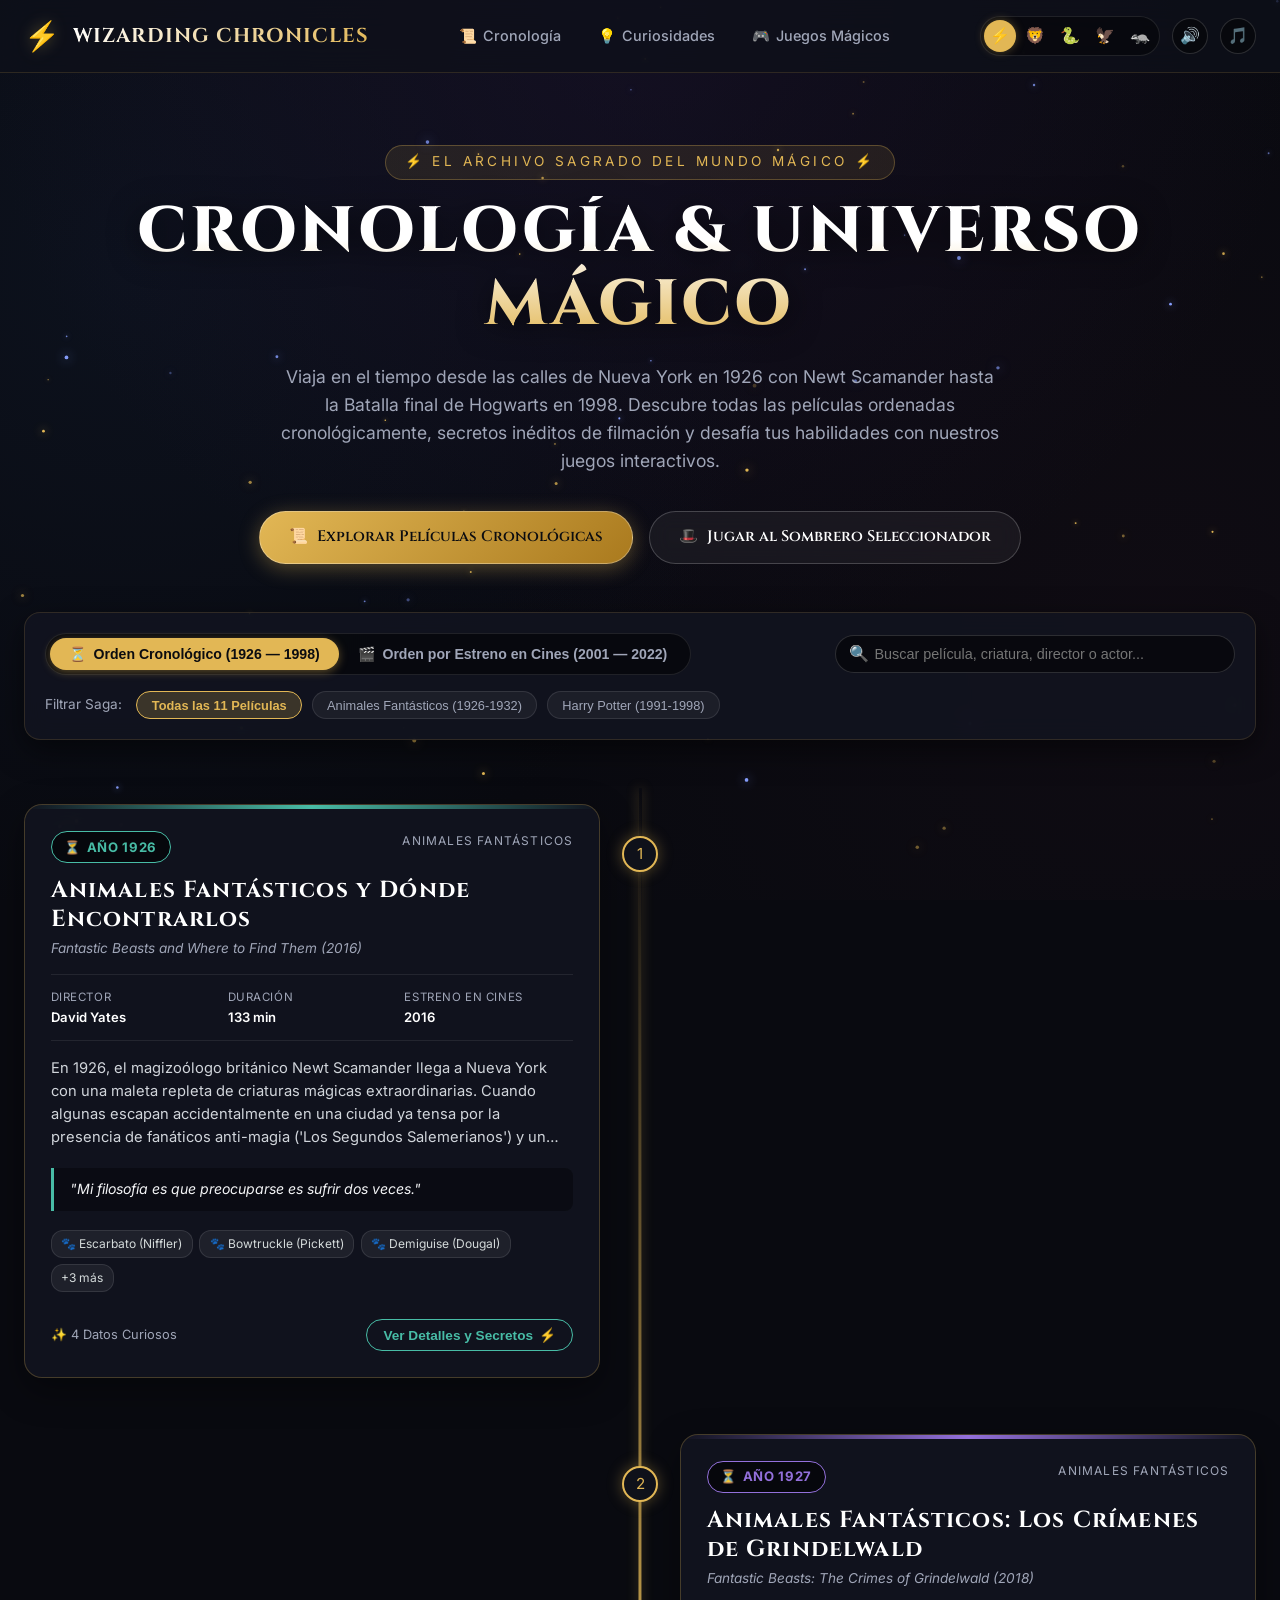
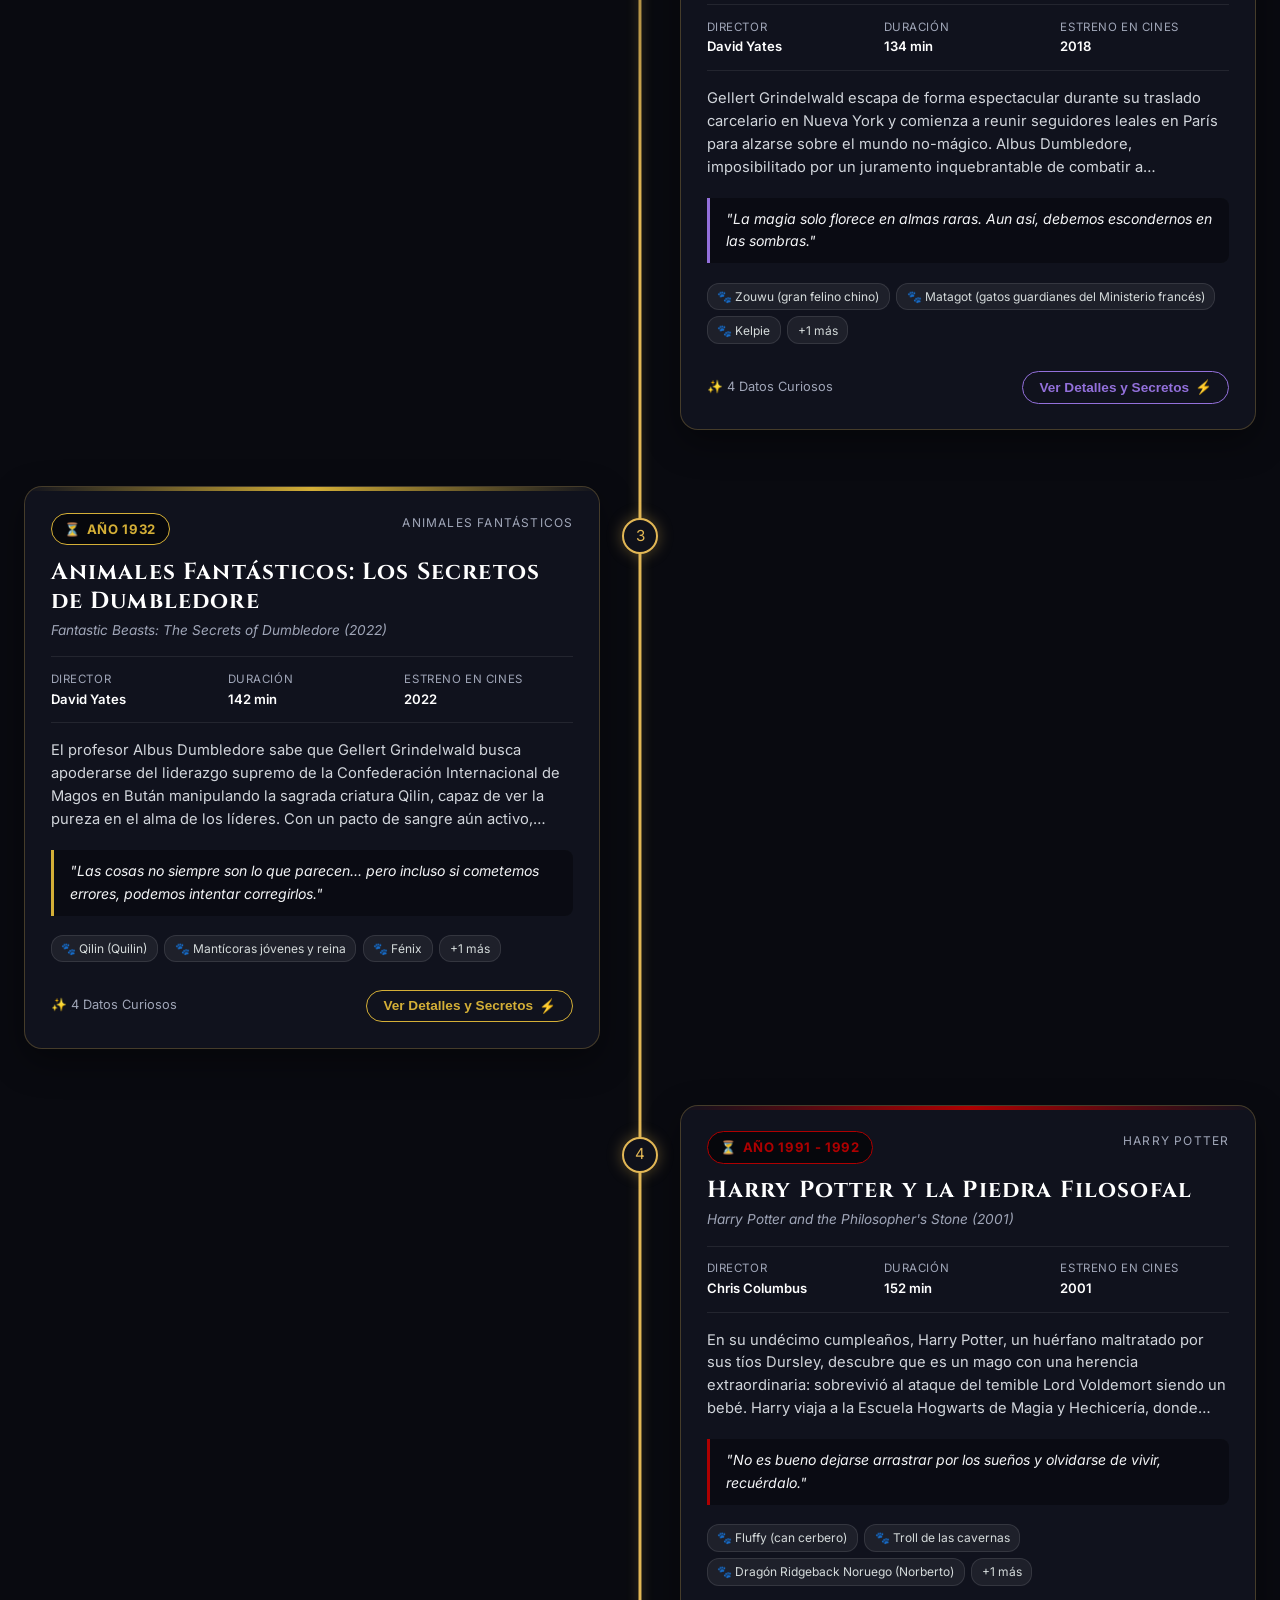
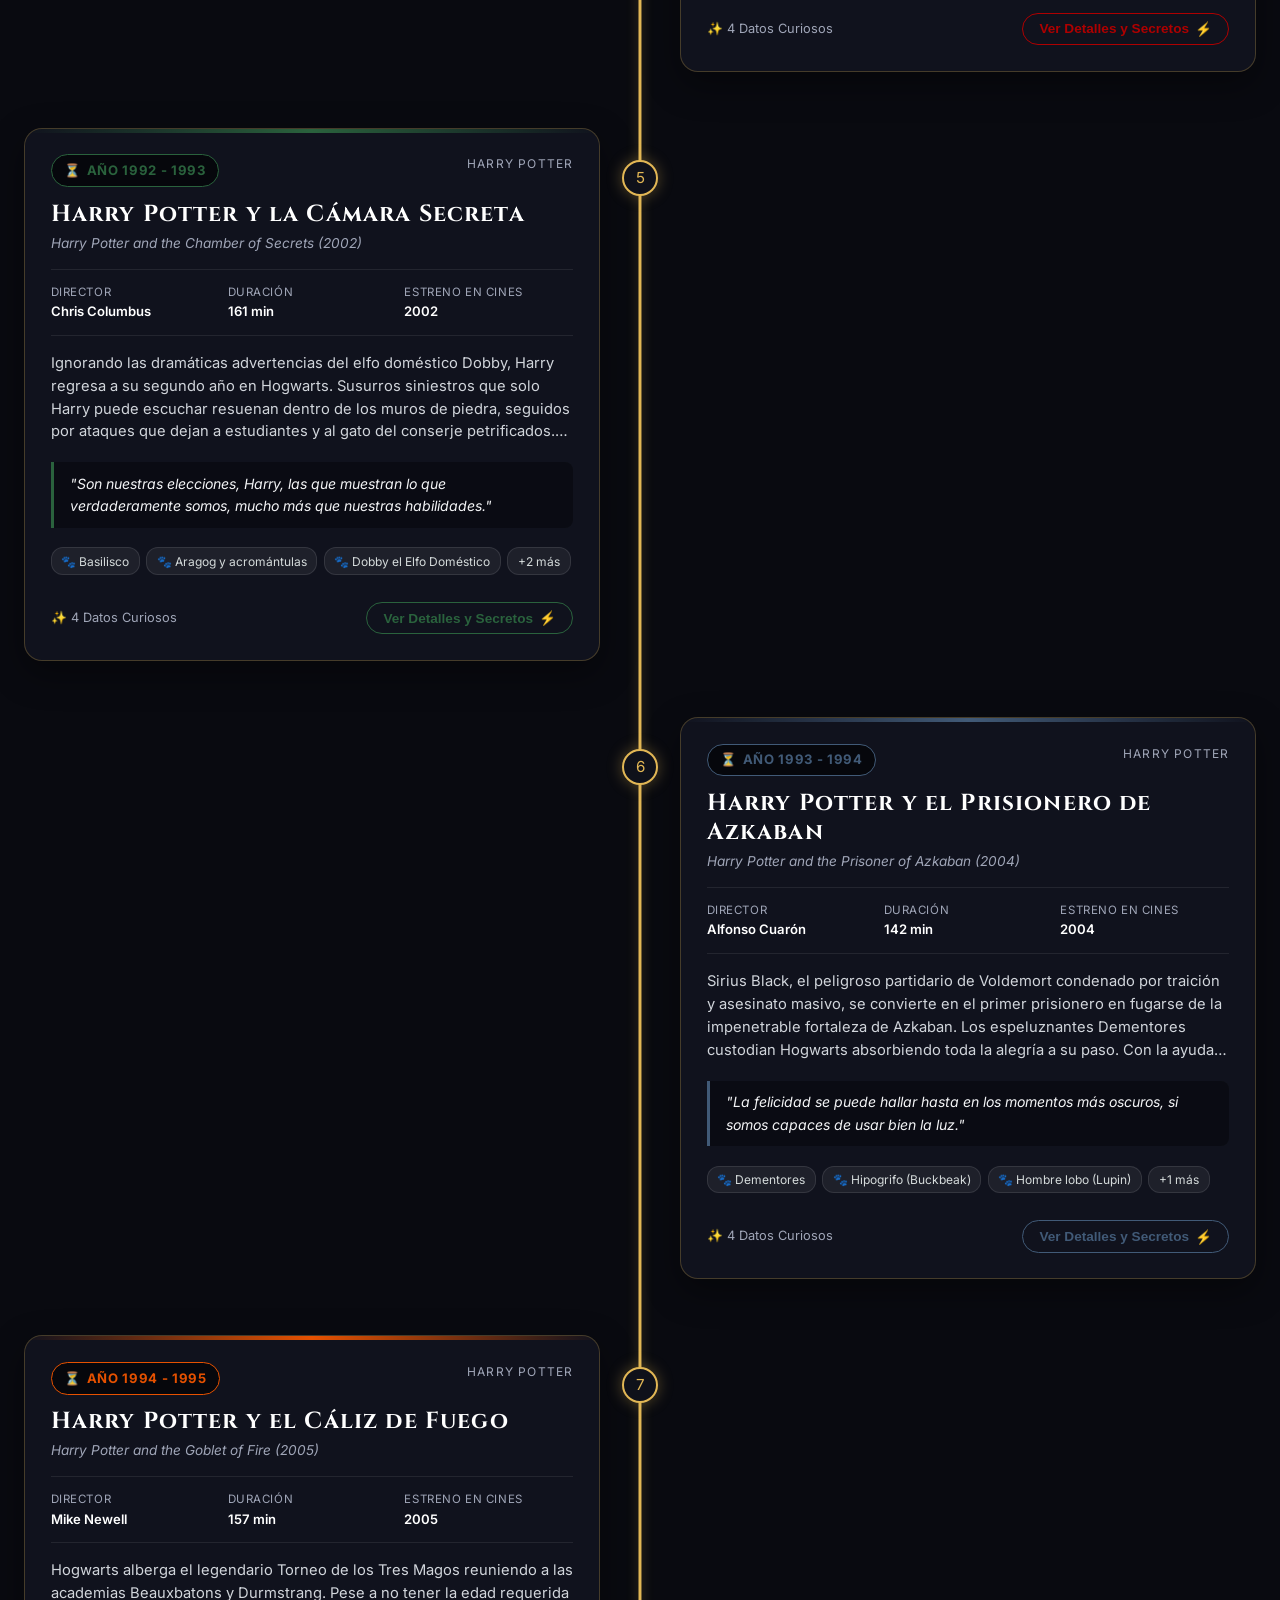
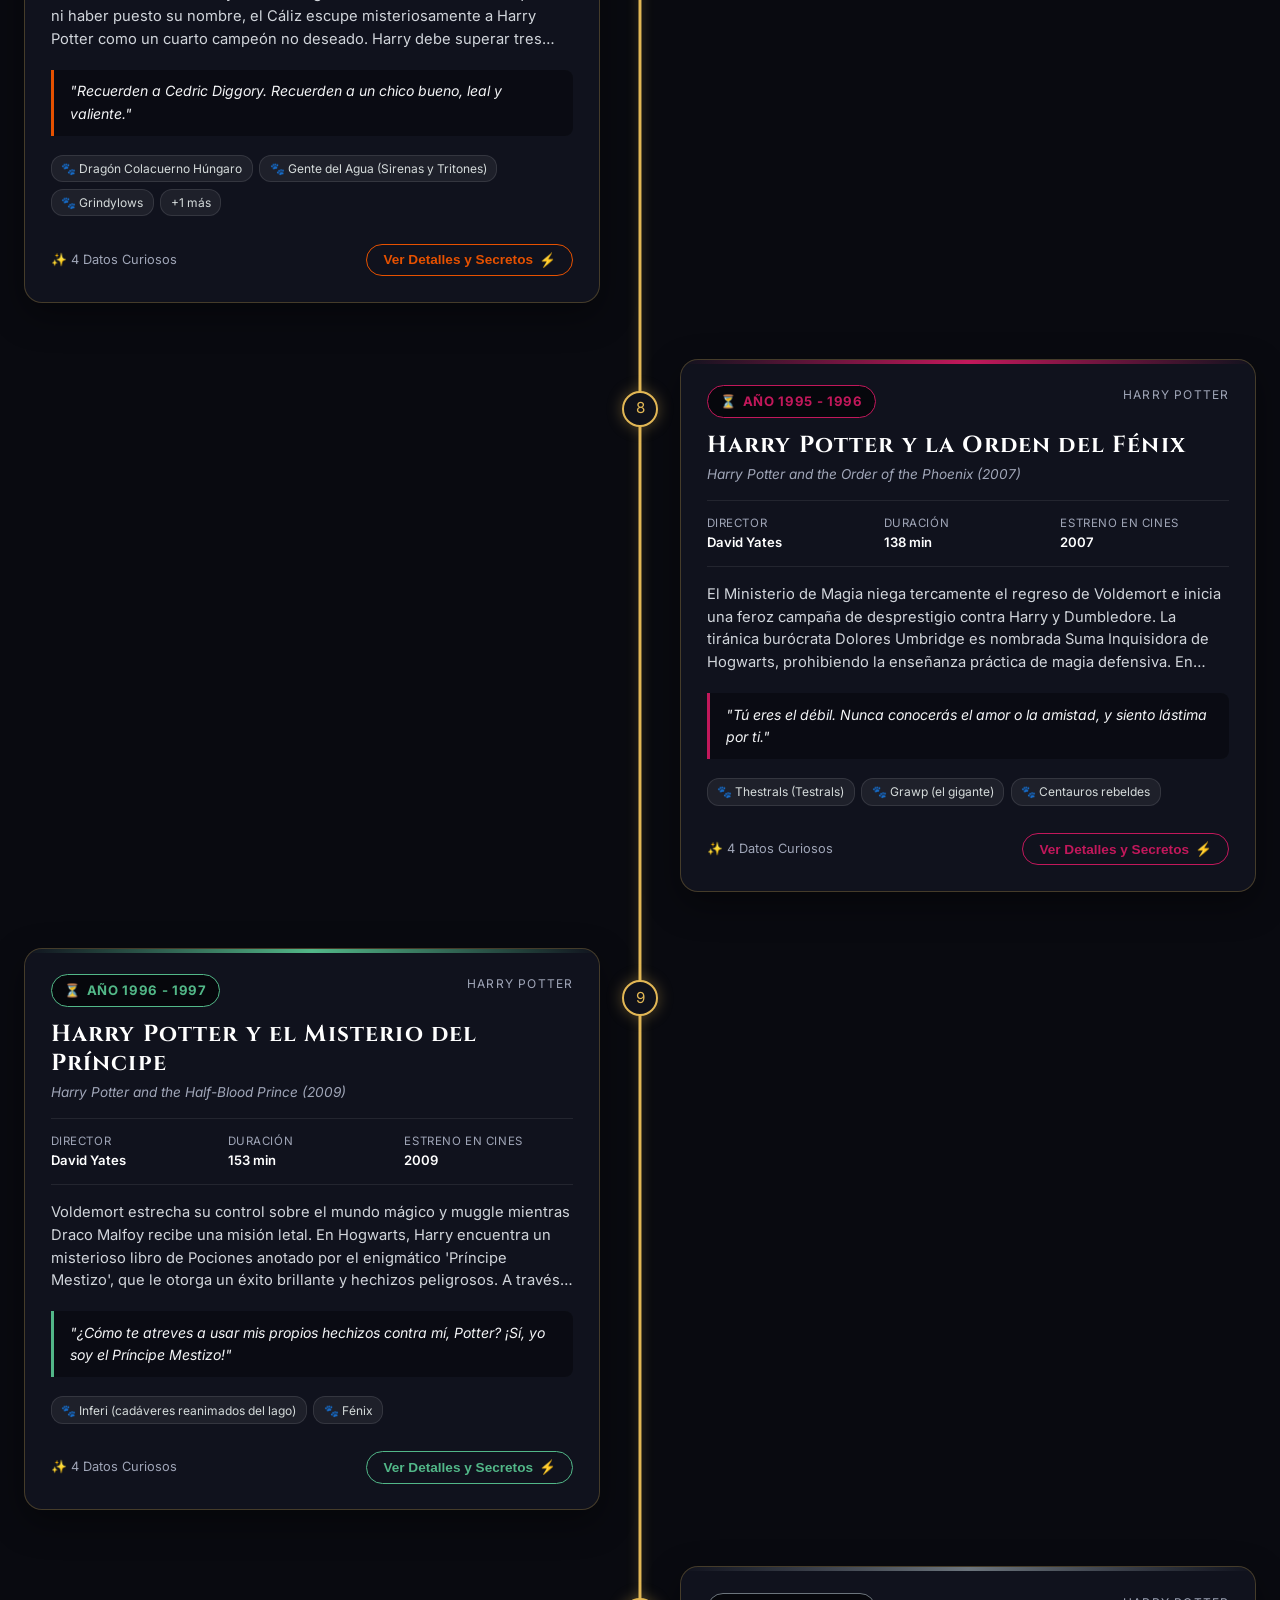
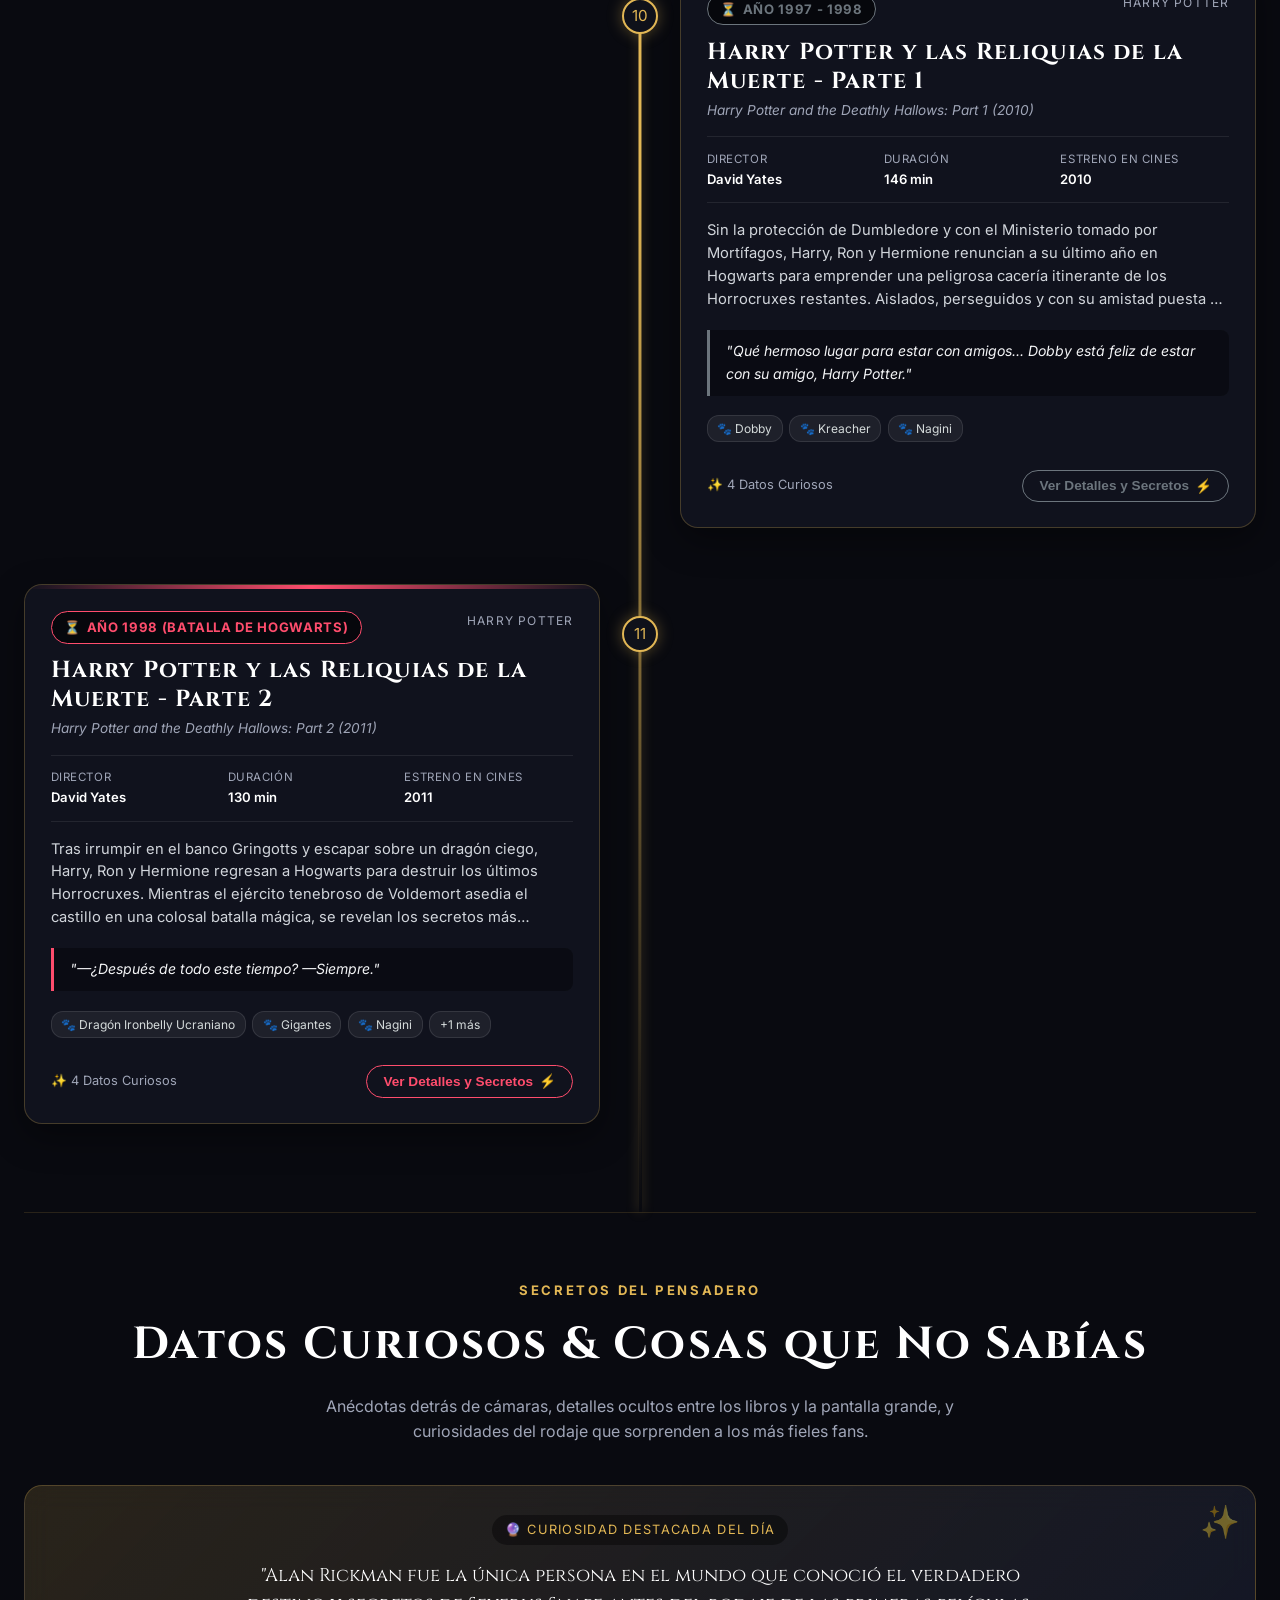
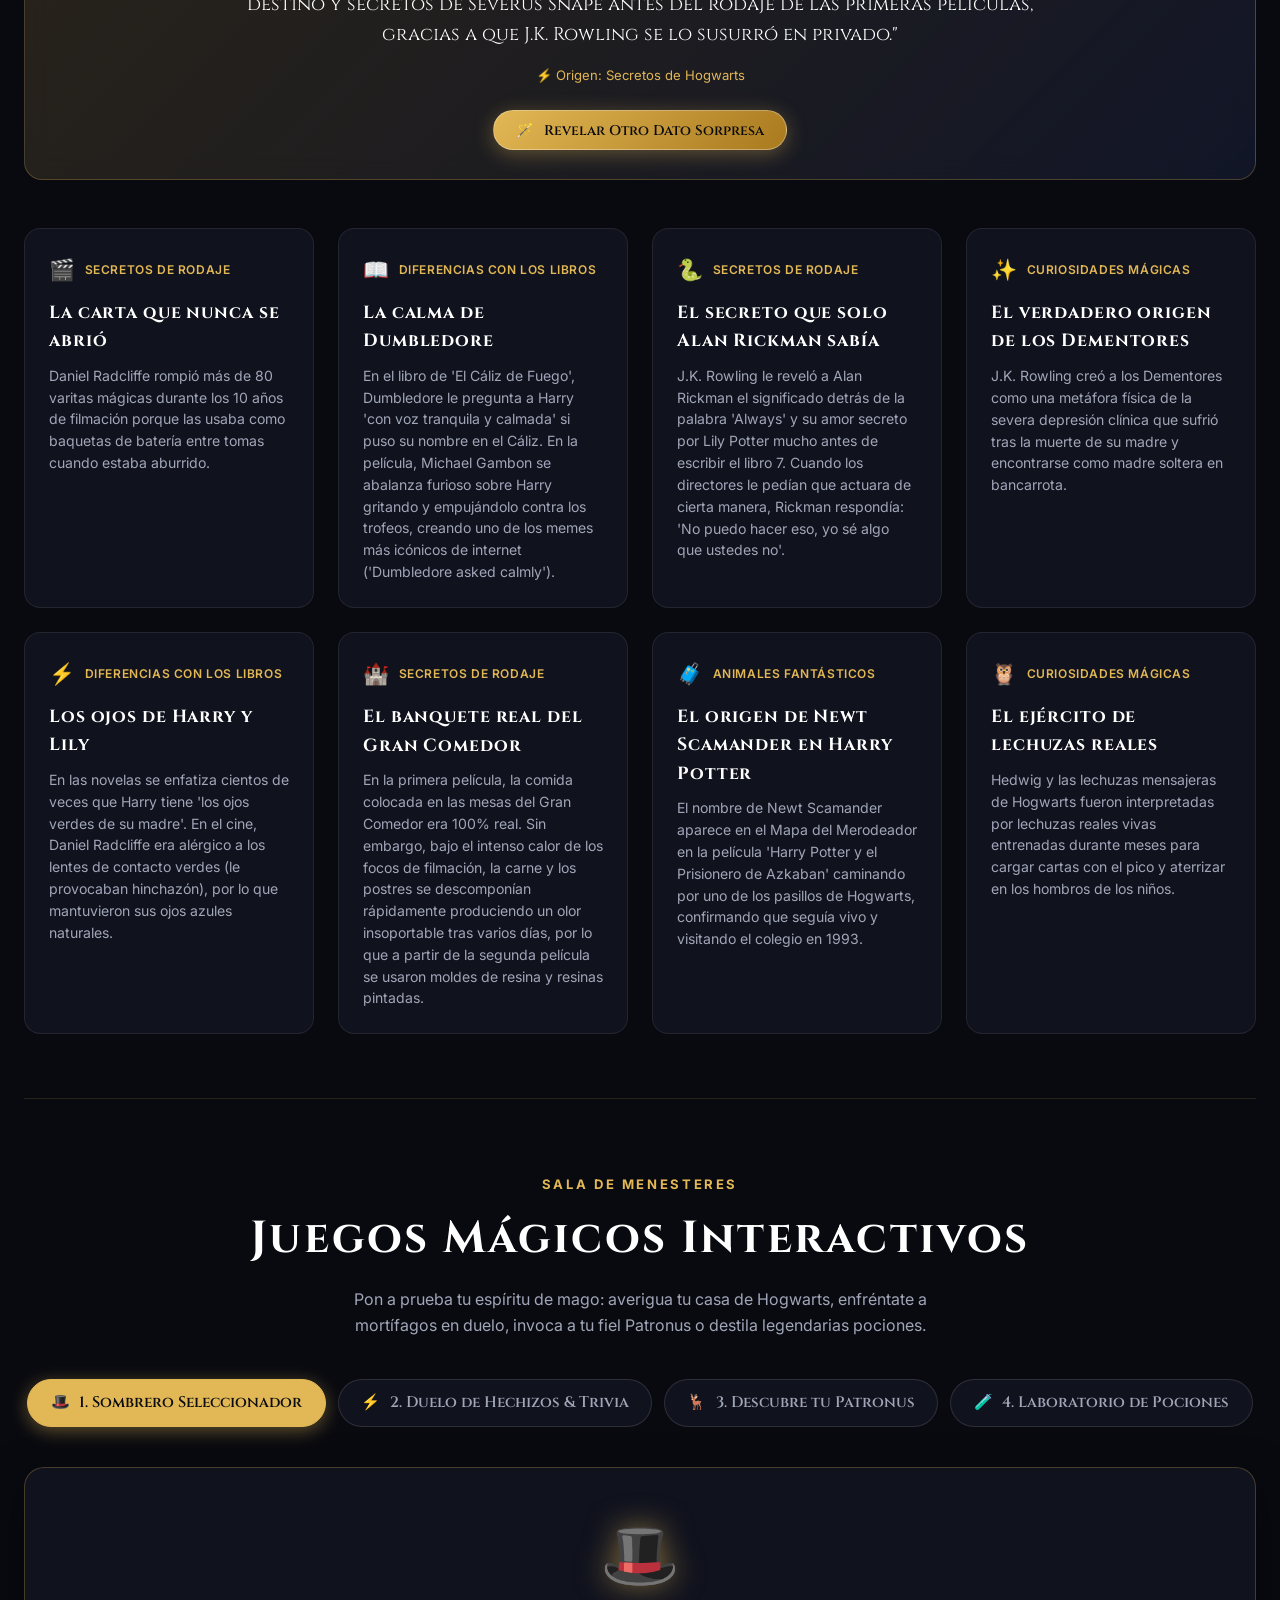
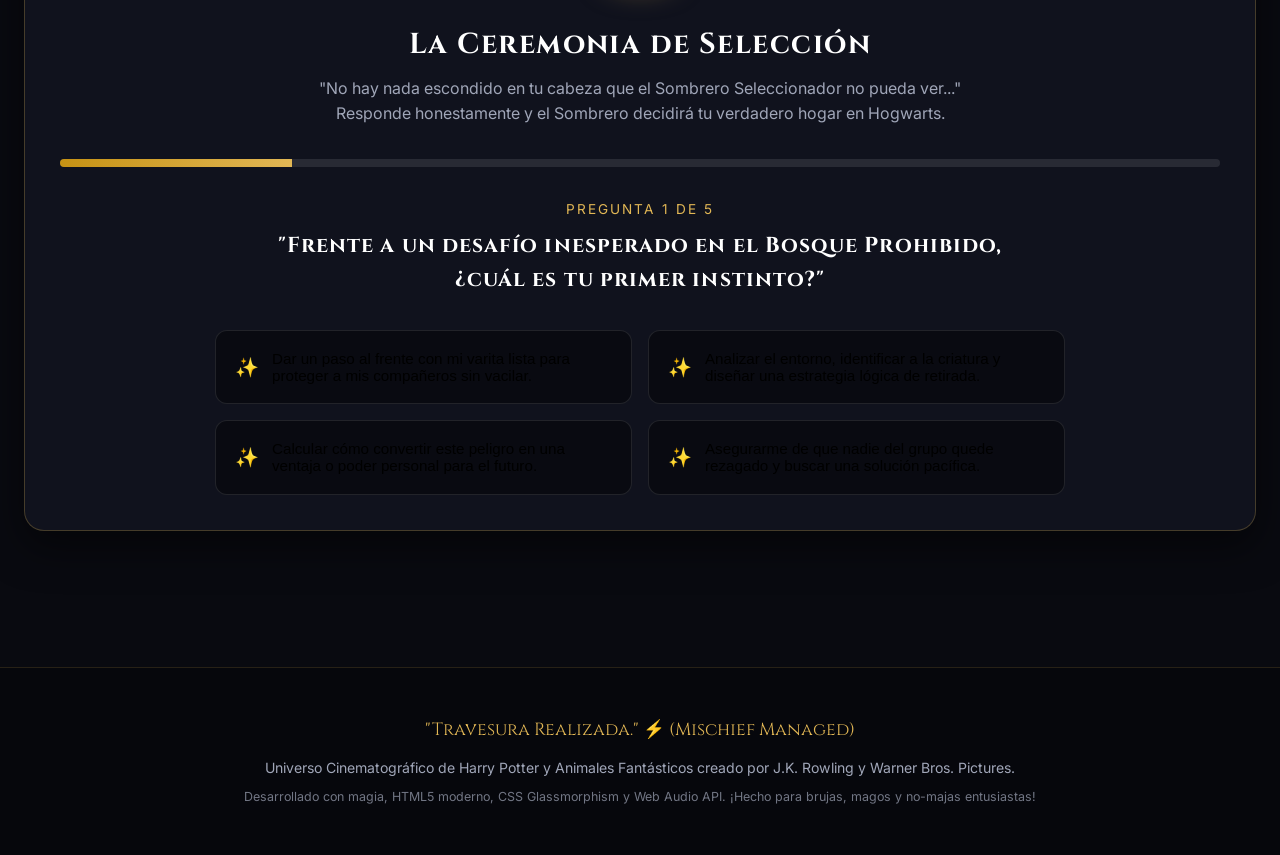
==== commit 7601c086: "Add files via upload" ====
--- a/index.html
+++ b/index.html
@@ -1,4 +1,4 @@
-<!DOCTYPE>
+<!DOCTYPE html>
 <html lang="es">
 <head>
   <meta charset="UTF-8">
@@ -49,6 +49,11 @@
         <button id="sound-toggle-btn" class="btn-icon" title="Activar/Silenciar efectos sonoros mágicos">
           🔊
         </button>
+
+        <!-- Botón de Música de Fondo -->
+        <button id="music-toggle-btn" class="btn-icon" title="Reproducir / Pausar Música de Harry Potter">
+          🎵
+        </button>
       </div>
     </div>
   </header>
@@ -344,6 +349,11 @@
     </p>
   </footer>
 
+  <!-- Reproductor de Música de Fondo de Harry Potter -->
+  <audio id="bg-music" loop preload="auto">
+    <source src="musica.mp3" type="audio/mpeg">
+  </audio>
+
   <!-- Scripts: Primero los datos, luego la lógica interactiva -->
   <script src="data.js"></script>
   <script src="script.js"></script>
